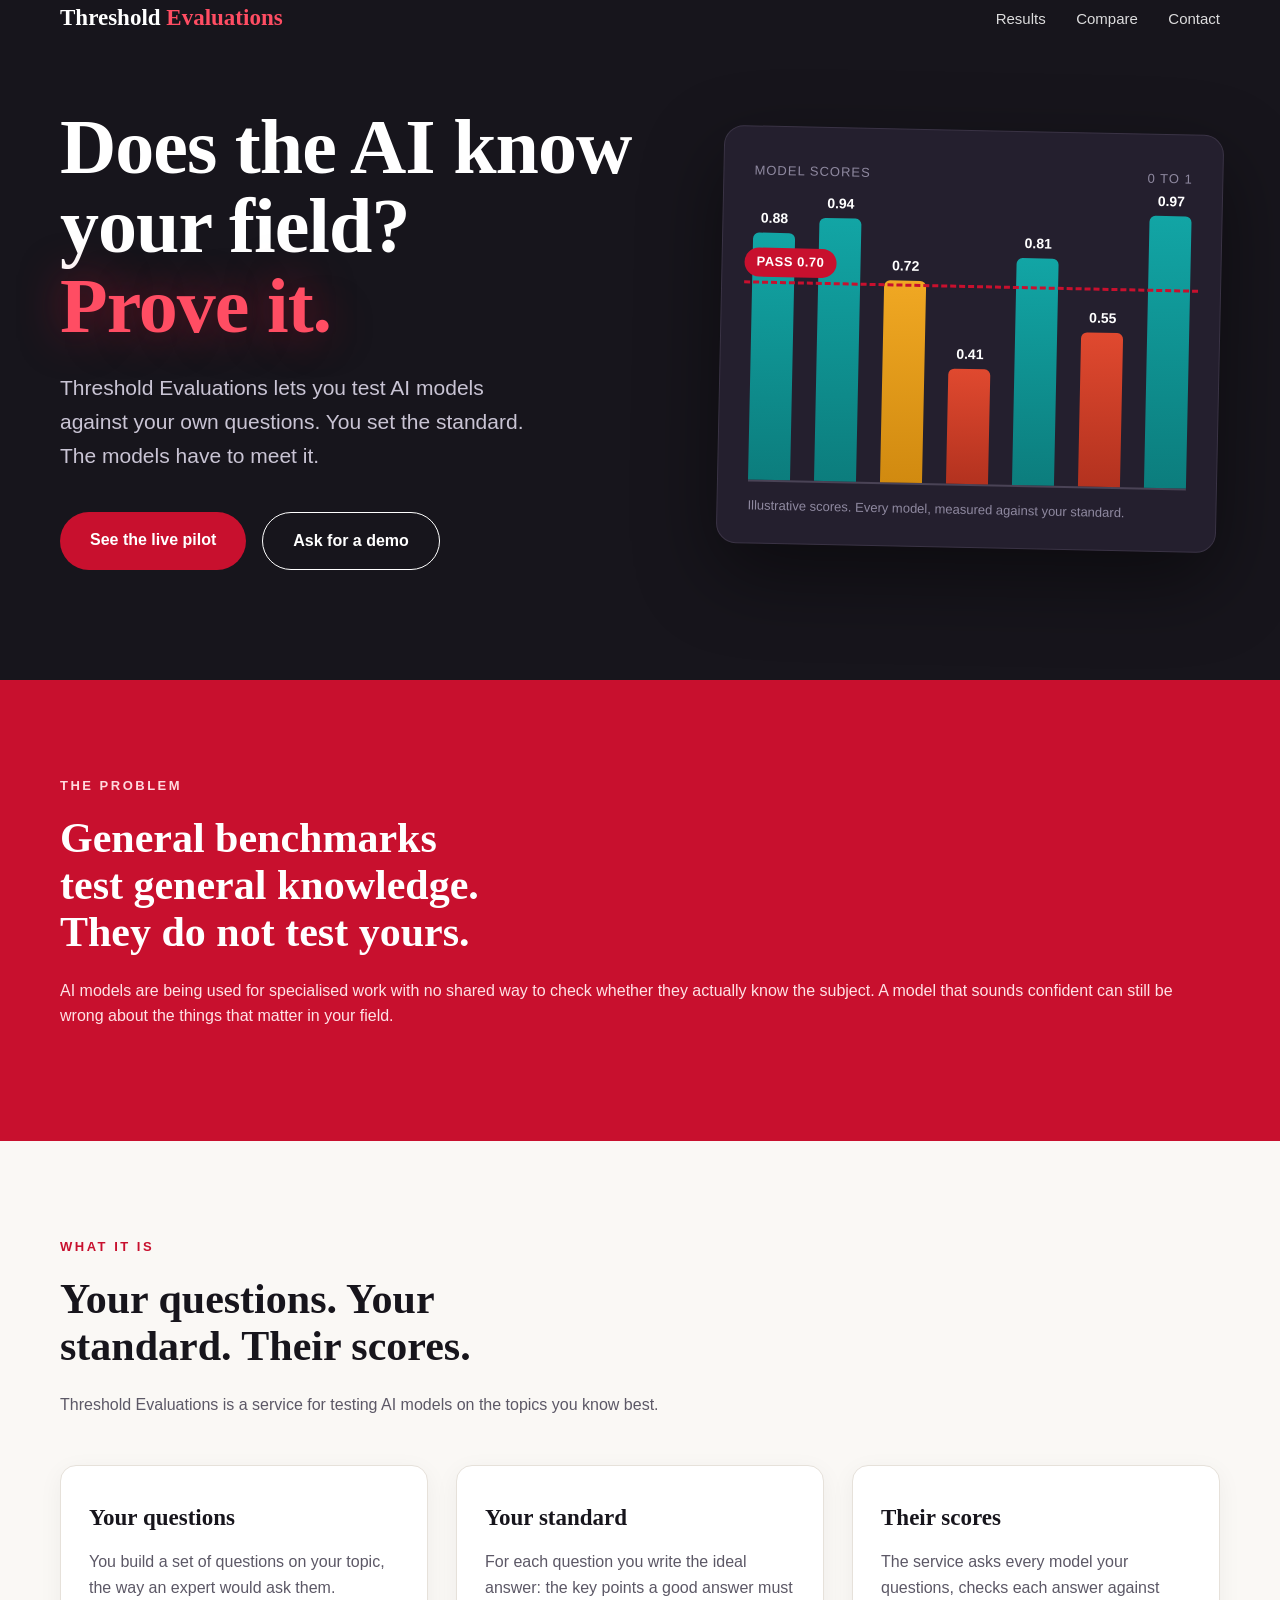
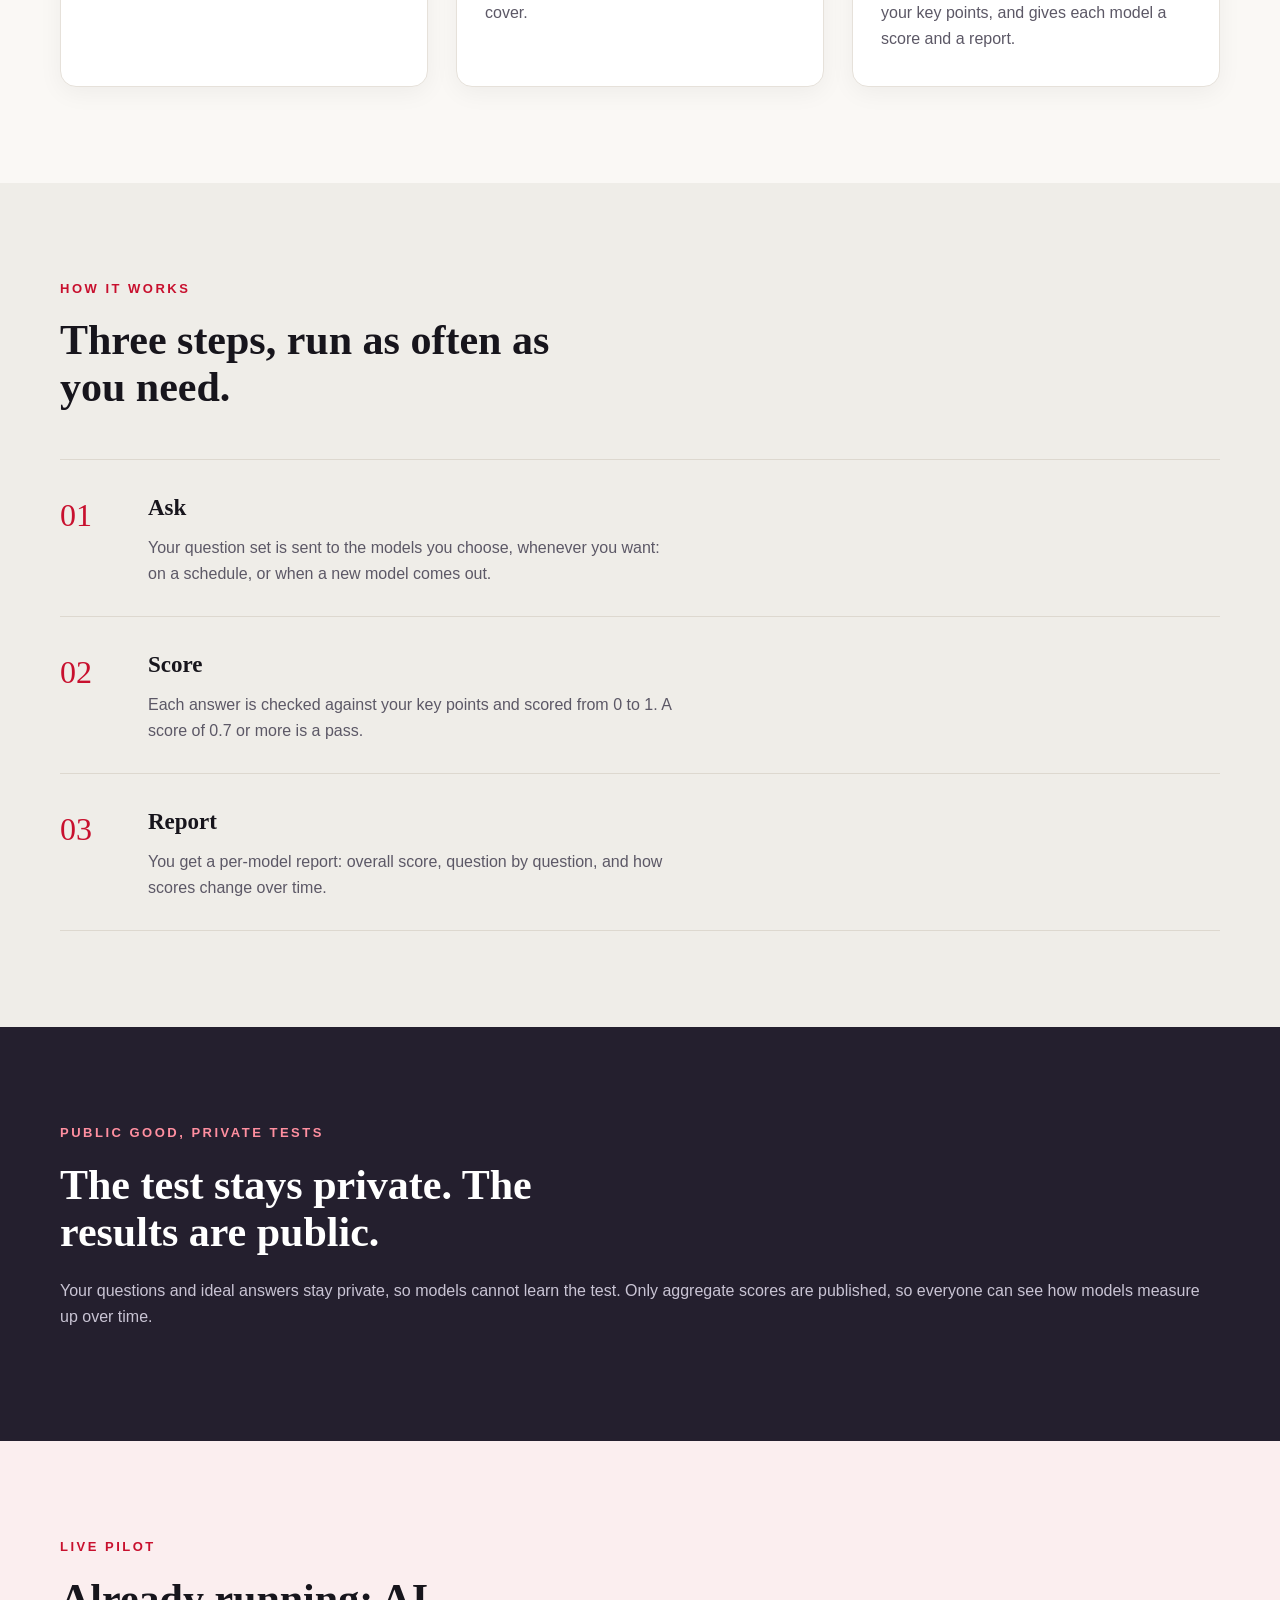
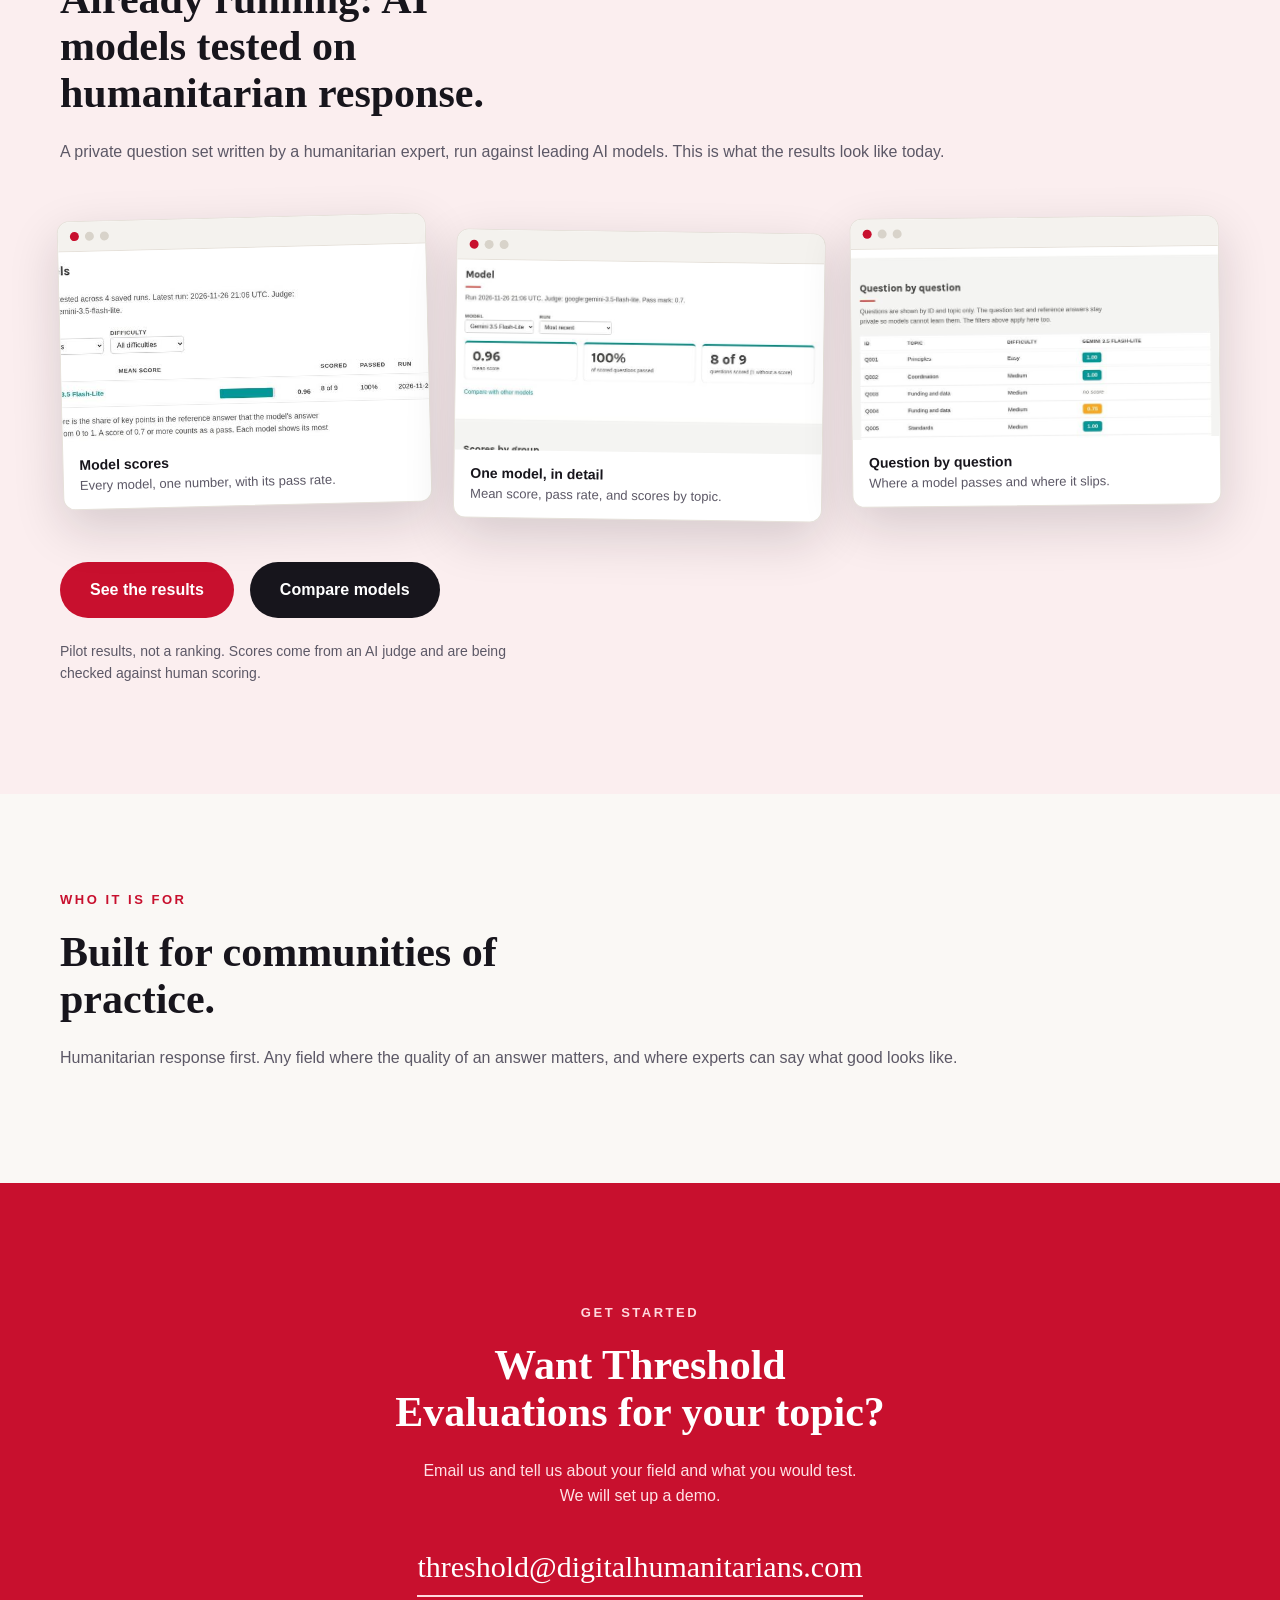
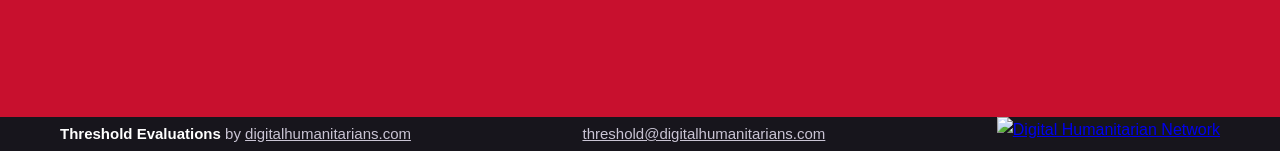
==== index.html @ 74feaeae "Update print statement from 'Hello' to 'Goodbye'" ====
<!DOCTYPE html>
<html lang="en">
<head>
<meta charset="UTF-8">
<meta name="viewport" content="width=device-width, initial-scale=1.0">
<title>Threshold Evaluations</title>
<meta name="description" content="Threshold Evaluations lets you test AI models against your own questions and ideal answers, and publishes the scores.">
<link rel="icon" href="https://brand.digitalhumanitarians.com/favicon.ico" sizes="any">
<link rel="stylesheet" href="shared.css">
<link rel="stylesheet" href="home.css">
</head>
<body class="home">

<div class="tbar">
  <div class="wrap tbar-in">
    <a class="tmark" href="index.html">Threshold <span>Evaluations</span></a>
    <nav class="tnav" aria-label="Site">
      <a href="results.html">Results</a>
      <a href="compare.html">Compare</a>
      <a href="mailto:threshold@digitalhumanitarians.com">Contact</a>
    </nav>
  </div>
</div>

<div class="hero">
  <div class="wrap">
    <div class="hero-grid">
      <div>
        <h1>Does the AI know your field? <em>Prove it.</em></h1>
        <p class="sub">Threshold Evaluations lets you test AI models against your own questions. You set the standard. The models have to meet it.</p>
        <div class="hbtns">
          <a class="hbtn primary" href="results.html">See the live pilot</a>
          <a class="hbtn ghost" href="mailto:threshold@digitalhumanitarians.com">Ask for a demo</a>
        </div>
      </div>
      <div class="chart" role="img" aria-label="Illustrative bar chart of model scores with a pass line at 0.7">
        <div class="cap"><span>Model scores</span><span>0 to 1</span></div>
        <div class="bars">
          <div class="thresh" style="bottom:70%"><span class="tag">PASS 0.70</span></div>
          <div class="hbar pass" style="height:88%"><span class="v">0.88</span></div>
          <div class="hbar pass" style="height:94%"><span class="v">0.94</span></div>
          <div class="hbar warn" style="height:72%"><span class="v">0.72</span></div>
          <div class="hbar fail" style="height:41%"><span class="v">0.41</span></div>
          <div class="hbar pass" style="height:81%"><span class="v">0.81</span></div>
          <div class="hbar fail" style="height:55%"><span class="v">0.55</span></div>
          <div class="hbar pass" style="height:97%"><span class="v">0.97</span></div>
        </div>
        <div class="foot">Illustrative scores. Every model, measured against your standard.</div>
      </div>
    </div>
  </div>
</div>

<section class="hsec problem">
  <div class="wrap">
    <div class="kicker">The problem</div>
    <h2>General benchmarks test general knowledge. They do not test yours.</h2>
    <p>AI models are being used for specialised work with no shared way to check whether they actually know the subject. A model that sounds confident can still be wrong about the things that matter in your field.</p>
  </div>
</section>

<section class="hsec whatis">
  <div class="wrap">
    <div class="kicker">What it is</div>
    <h2>Your questions. Your standard. Their scores.</h2>
    <p class="lead">Threshold Evaluations is a service for testing AI models on the topics you know best.</p>
    <div class="blocks">
      <div class="block">
        <h3>Your questions</h3>
        <p>You build a set of questions on your topic, the way an expert would ask them.</p>
      </div>
      <div class="block">
        <h3>Your standard</h3>
        <p>For each question you write the ideal answer: the key points a good answer must cover.</p>
      </div>
      <div class="block">
        <h3>Their scores</h3>
        <p>The service asks every model your questions, checks each answer against your key points, and gives each model a score and a report.</p>
      </div>
    </div>
  </div>
</section>

<section class="hsec how">
  <div class="wrap">
    <div class="kicker">How it works</div>
    <h2>Three steps, run as often as you need.</h2>
    <div class="steps">
      <div class="step">
        <div class="num">01</div>
        <div>
          <h3>Ask</h3>
          <p>Your question set is sent to the models you choose, whenever you want: on a schedule, or when a new model comes out.</p>
        </div>
      </div>
      <div class="step">
        <div class="num">02</div>
        <div>
          <h3>Score</h3>
          <p>Each answer is checked against your key points and scored from 0 to 1. A score of 0.7 or more is a pass.</p>
        </div>
      </div>
      <div class="step">
        <div class="num">03</div>
        <div>
          <h3>Report</h3>
          <p>You get a per-model report: overall score, question by question, and how scores change over time.</p>
        </div>
      </div>
    </div>
  </div>
</section>

<section class="hsec priv">
  <div class="wrap">
    <div class="kicker">Public good, private tests</div>
    <h2>The test stays private. The results are public.</h2>
    <p>Your questions and ideal answers stay private, so models cannot learn the test. Only aggregate scores are published, so everyone can see how models measure up over time.</p>
  </div>
</section>

<section class="hsec pilot">
  <div class="wrap">
    <div class="kicker">Live pilot</div>
    <h2>Already running: AI models tested on humanitarian response.</h2>
    <p>A private question set written by a humanitarian expert, run against leading AI models. This is what the results look like today.</p>
    <div class="collage">
      <div class="shot">
        <div class="chrome"><i></i><i></i><i></i></div>
        <img src="[data-uri]" alt="Model scores table from the live results page">
        <div class="lbl">Model scores<span>Every model, one number, with its pass rate.</span></div>
      </div>
      <div class="shot">
        <div class="chrome"><i></i><i></i><i></i></div>
        <img src="[data-uri]" alt="One model in detail from the live site">
        <div class="lbl">One model, in detail<span>Mean score, pass rate, and scores by topic.</span></div>
      </div>
      <div class="shot">
        <div class="chrome"><i></i><i></i><i></i></div>
        <img src="[data-uri]" alt="Question by question scores from the live results page">
        <div class="lbl">Question by question<span>Where a model passes and where it slips.</span></div>
      </div>
    </div>
    <div class="pilotcta">
      <a class="hbtn primary" href="results.html">See the results</a>
      <a class="hbtn dark" href="compare.html">Compare models</a>
    </div>
    <p class="pilotnote">Pilot results, not a ranking. Scores come from an AI judge and are being checked against human scoring.</p>
  </div>
</section>

<section class="hsec who">
  <div class="wrap">
    <div class="kicker">Who it is for</div>
    <h2>Built for communities of practice.</h2>
    <p>Humanitarian response first. Any field where the quality of an answer matters, and where experts can say what good looks like.</p>
  </div>
</section>

<section class="hsec final" id="contact">
  <div class="wrap">
    <div class="kicker">Get started</div>
    <h2>Want Threshold Evaluations for your topic?</h2>
    <p>Email us and tell us about your field and what you would test. We will set up a demo.</p>
    <a class="bigmail" href="mailto:threshold@digitalhumanitarians.com">threshold@digitalhumanitarians.com</a>
  </div>
</section>

<footer class="tfoot">
  <div class="wrap tfoot-in">
    <div class="tbyline"><strong>Threshold Evaluations</strong> by <a href="https://digitalhumanitarians.com/">digitalhumanitarians.com</a></div>
    <a class="tmail" href="mailto:threshold@digitalhumanitarians.com">threshold@digitalhumanitarians.com</a>
    <a href="https://digitalhumanitarians.com/" aria-label="Digital Humanitarian Network"><img class="tdhn" src="https://brand.digitalhumanitarians.com/DHN_LOGO_WHITE.png" alt="Digital Humanitarian Network"></a>
  </div>
</footer>

</body>
</html>
---- shared.css ----
/* Shared header and footer for Threshold Evaluations */
.tbar{background:#17151c;}
.tnav{background:none;}
.tbar-in{display:flex;justify-content:space-between;align-items:center;padding:22px 0;gap:16px;flex-wrap:wrap;}
.tmark{font-family:Georgia,"Times New Roman",serif;font-size:23px;font-weight:bold;color:#fff;text-decoration:none;}
.tmark span{color:#ff4d63;}
.tnav a{margin-left:26px;color:#fff;text-decoration:none;font-size:15px;opacity:.85;padding:0;font-weight:400;border-bottom:none;}
.tnav a:hover{background:none;text-decoration:none;}
.tnav a:hover{opacity:1;color:#ffd9de;}
.tfoot{background:#17151c;color:#c9c4d4;}
.tfoot-in{display:flex;justify-content:space-between;align-items:center;gap:20px;flex-wrap:wrap;padding:44px 0 52px;}
.tbyline{font-size:15px;}
.tbyline strong{color:#fff;}
.tbyline a{color:#c9c4d4;}
.tmail{color:#c9c4d4;font-size:15px;}
.tdhn{height:34px;display:block;}
@media (max-width:820px){
  .tmark{font-size:19px;}
  .tnav a{margin-left:14px;font-size:13px;}
}
---- home.css ----
/* Threshold Evaluations homepage */
:root{--ink:#17151c;--ink2:#241f2e;--paper:#faf8f5;--red:#c8102e;--redtint:#fbeeef;--text:#17151c;--muted:#5c5866;--line:#e6e1da;}
body{background:var(--paper);color:var(--text);font-family:-apple-system,"Helvetica Neue",Arial,sans-serif;line-height:1.6;margin:0;}
.home .wrap{max-width:1160px;margin:0 auto;padding:0 32px;}
.home .hero{background:var(--ink);color:#fff;padding:70px 0 110px;}
.hero-grid{display:grid;grid-template-columns:1.1fr .9fr;gap:48px;align-items:center;}
.home .hero h1{font-family:Georgia,"Times New Roman",serif;font-size:78px;line-height:1.02;font-weight:bold;letter-spacing:-1px;margin:0;}
.home .hero h1 em{font-style:normal;white-space:nowrap;color:#ff4d63;text-shadow:0 0 44px rgba(200,16,46,.55);}
.home .hero p.sub{margin-top:26px;font-size:21px;color:#c9c4d4;max-width:42ch;}
.hbtns{margin-top:40px;display:flex;gap:16px;flex-wrap:wrap;}
.hbtn{display:inline-block;padding:15px 30px;border-radius:999px;font-size:16px;text-decoration:none;font-weight:600;}
.hbtn.primary{background:var(--red);color:#fff;}
.hbtn.ghost{border:1.5px solid #fff;color:#fff;}
.hbtn.dark{background:var(--ink);color:#fff;}
.chart{background:var(--ink2);border:1px solid #3a3345;border-radius:20px;padding:34px 30px 26px;box-shadow:0 30px 80px rgba(0,0,0,.45);transform:rotate(1.2deg);}
.chart .cap{display:flex;justify-content:space-between;font-size:13px;color:#8f89a0;margin-bottom:18px;letter-spacing:1px;text-transform:uppercase;}
.bars{position:relative;height:280px;border-bottom:2px solid #4a4356;display:flex;align-items:flex-end;gap:5.5%;}
.hbar{flex:1;border-radius:6px 6px 0 0;position:relative;}
.hbar.pass{background:linear-gradient(180deg,#12a5a5,#0c7d7d);}
.hbar.fail{background:linear-gradient(180deg,#e0492f,#b3321f);}
.hbar.warn{background:linear-gradient(180deg,#f0a823,#d18a10);}
.hbar .v{position:absolute;top:-26px;left:50%;transform:translateX(-50%);font-size:14px;font-weight:700;color:#fff;}
.thresh{position:absolute;left:-8px;right:-8px;border-top:3px dashed var(--red);z-index:5;}
.thresh .tag{position:absolute;left:0;top:-36px;white-space:nowrap;background:var(--red);color:#fff;font-size:13px;font-weight:700;padding:4px 12px;border-radius:999px;letter-spacing:.5px;}
.chart .foot{margin-top:14px;font-size:13px;color:#8f89a0;}
.hsec{padding:96px 0;}
.kicker{font-size:13px;letter-spacing:2.5px;text-transform:uppercase;font-weight:700;margin-bottom:18px;color:var(--red);}
.home h2{font-family:Georgia,"Times New Roman",serif;font-size:42px;line-height:1.12;max-width:24ch;margin:0 0 22px;}
.hsec>p{font-size:18px;max-width:58ch;margin:0;}
.problem{background:var(--red);color:#fff;}
.problem .kicker{color:#ffd9de;}
.problem p{color:#ffe2e6;}
.problem h2{max-width:20ch;}
.whatis{background:var(--paper);}
.whatis p.lead{color:var(--muted);}
.blocks{display:grid;grid-template-columns:repeat(3,1fr);gap:28px;margin-top:48px;}
.block{background:#fff;border:1px solid var(--line);border-radius:16px;padding:34px 28px;box-shadow:0 6px 24px rgba(23,21,28,.05);}
.block h3{font-family:Georgia,serif;font-size:23px;margin:0 0 12px;}
.block p{font-size:16px;color:var(--muted);margin:0;}
.how{background:#efede8;}
.how .wrap>p{color:var(--muted);}
.steps{margin-top:48px;}
.step{display:flex;gap:28px;padding:30px 0;border-top:1px solid #ddd8cf;}
.step:last-child{border-bottom:1px solid #ddd8cf;}
.step .num{font-family:Georgia,serif;font-size:32px;color:var(--red);min-width:60px;}
.step h3{font-family:Georgia,serif;font-size:23px;margin:0 0 8px;}
.step p{font-size:16px;color:var(--muted);max-width:60ch;margin:0;}
.priv{background:var(--ink2);color:#fff;}
.priv .kicker{color:#ff8fa0;}
.priv p{color:#c9c4d4;}
.pilot{background:var(--redtint);}
.pilot .wrap>p{color:var(--muted);}
.collage{display:grid;grid-template-columns:repeat(3,1fr);gap:26px;margin:52px 0 10px;}
.shot{background:#fff;border-radius:12px;overflow:hidden;box-shadow:0 18px 50px rgba(23,21,28,.16);border:1px solid var(--line);}
.shot:nth-child(1){transform:rotate(-1.4deg);}
.shot:nth-child(2){transform:rotate(.8deg) translateY(14px);}
.shot:nth-child(3){transform:rotate(-.6deg);}
.shot .chrome{display:flex;gap:6px;padding:10px 12px;background:#f4f2ee;border-bottom:1px solid var(--line);}
.shot .chrome i{width:9px;height:9px;border-radius:50%;background:#d8d3ca;display:block;}
.shot .chrome i:first-child{background:var(--red);}
.shot img{display:block;width:100%;height:190px;object-fit:cover;object-position:top;}
.shot .lbl{padding:12px 16px;font-size:14px;font-weight:600;}
.shot .lbl span{display:block;font-weight:400;color:var(--muted);font-size:13px;}
.pilotcta{margin-top:56px;display:flex;gap:16px;flex-wrap:wrap;align-items:center;}
.pilotnote{margin-top:22px;font-size:14px;color:var(--muted);max-width:64ch;}
.who{background:var(--paper);}
.who p{color:var(--muted);}
.final{background:var(--red);color:#fff;text-align:center;padding:120px 0;}
.final .kicker{color:#ffd9de;}
.final h2{margin:0 auto 22px;}
.final p{color:#ffe2e6;margin:0 auto;max-width:50ch;}
.final .bigmail{display:inline-block;margin-top:34px;font-family:Georgia,serif;font-size:30px;color:#fff;text-decoration:none;border-bottom:2px solid #ffd9de;padding-bottom:4px;}
.final .bigmail:hover{color:#ffd9de;}
@media (max-width:820px){
  .hero-grid{grid-template-columns:1fr;}
  .home .hero h1{font-size:46px;}
  .home .hero{padding:50px 0 80px;}
  .home h2{font-size:31px;}
  .blocks{grid-template-columns:1fr;}
  .collage{grid-template-columns:1fr;}
  .shot:nth-child(n){transform:none;}
  .shot img{height:170px;}
  .hsec{padding:72px 0;}
  .final .bigmail{font-size:21px;}
}
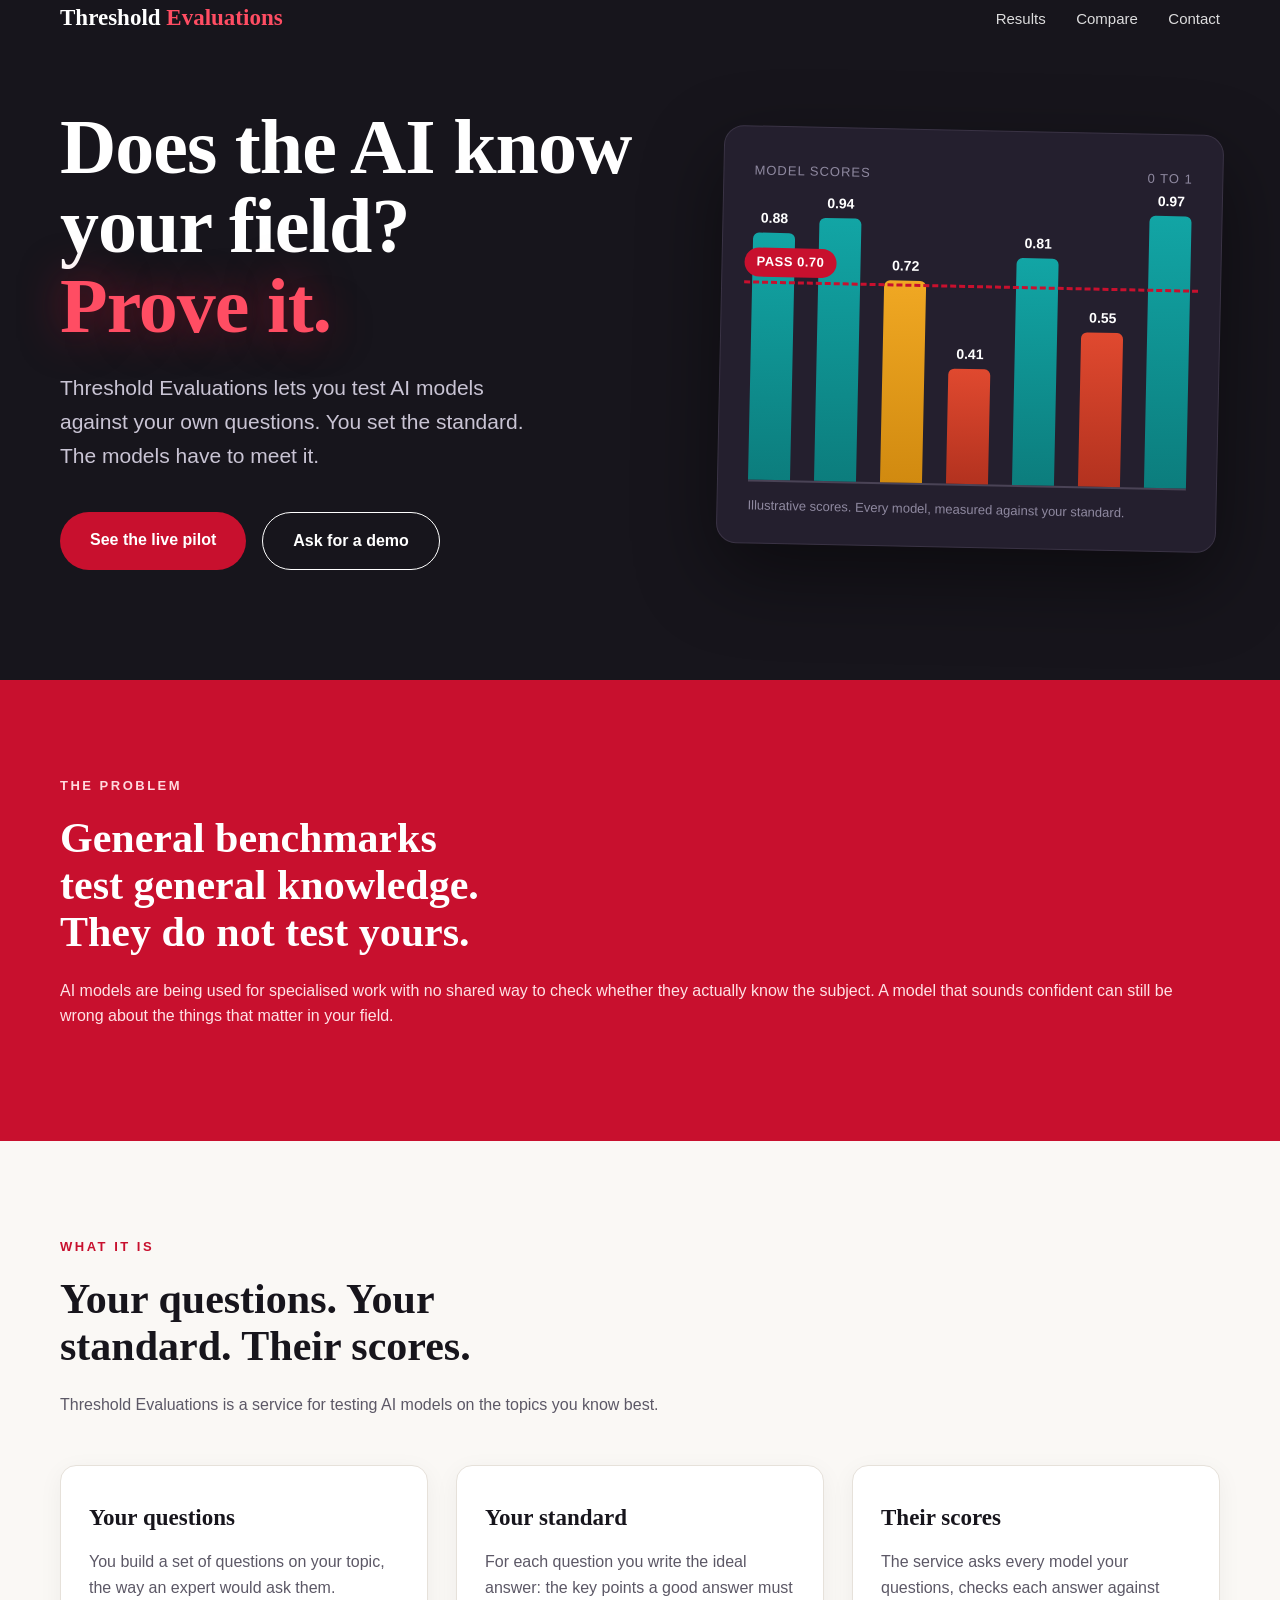
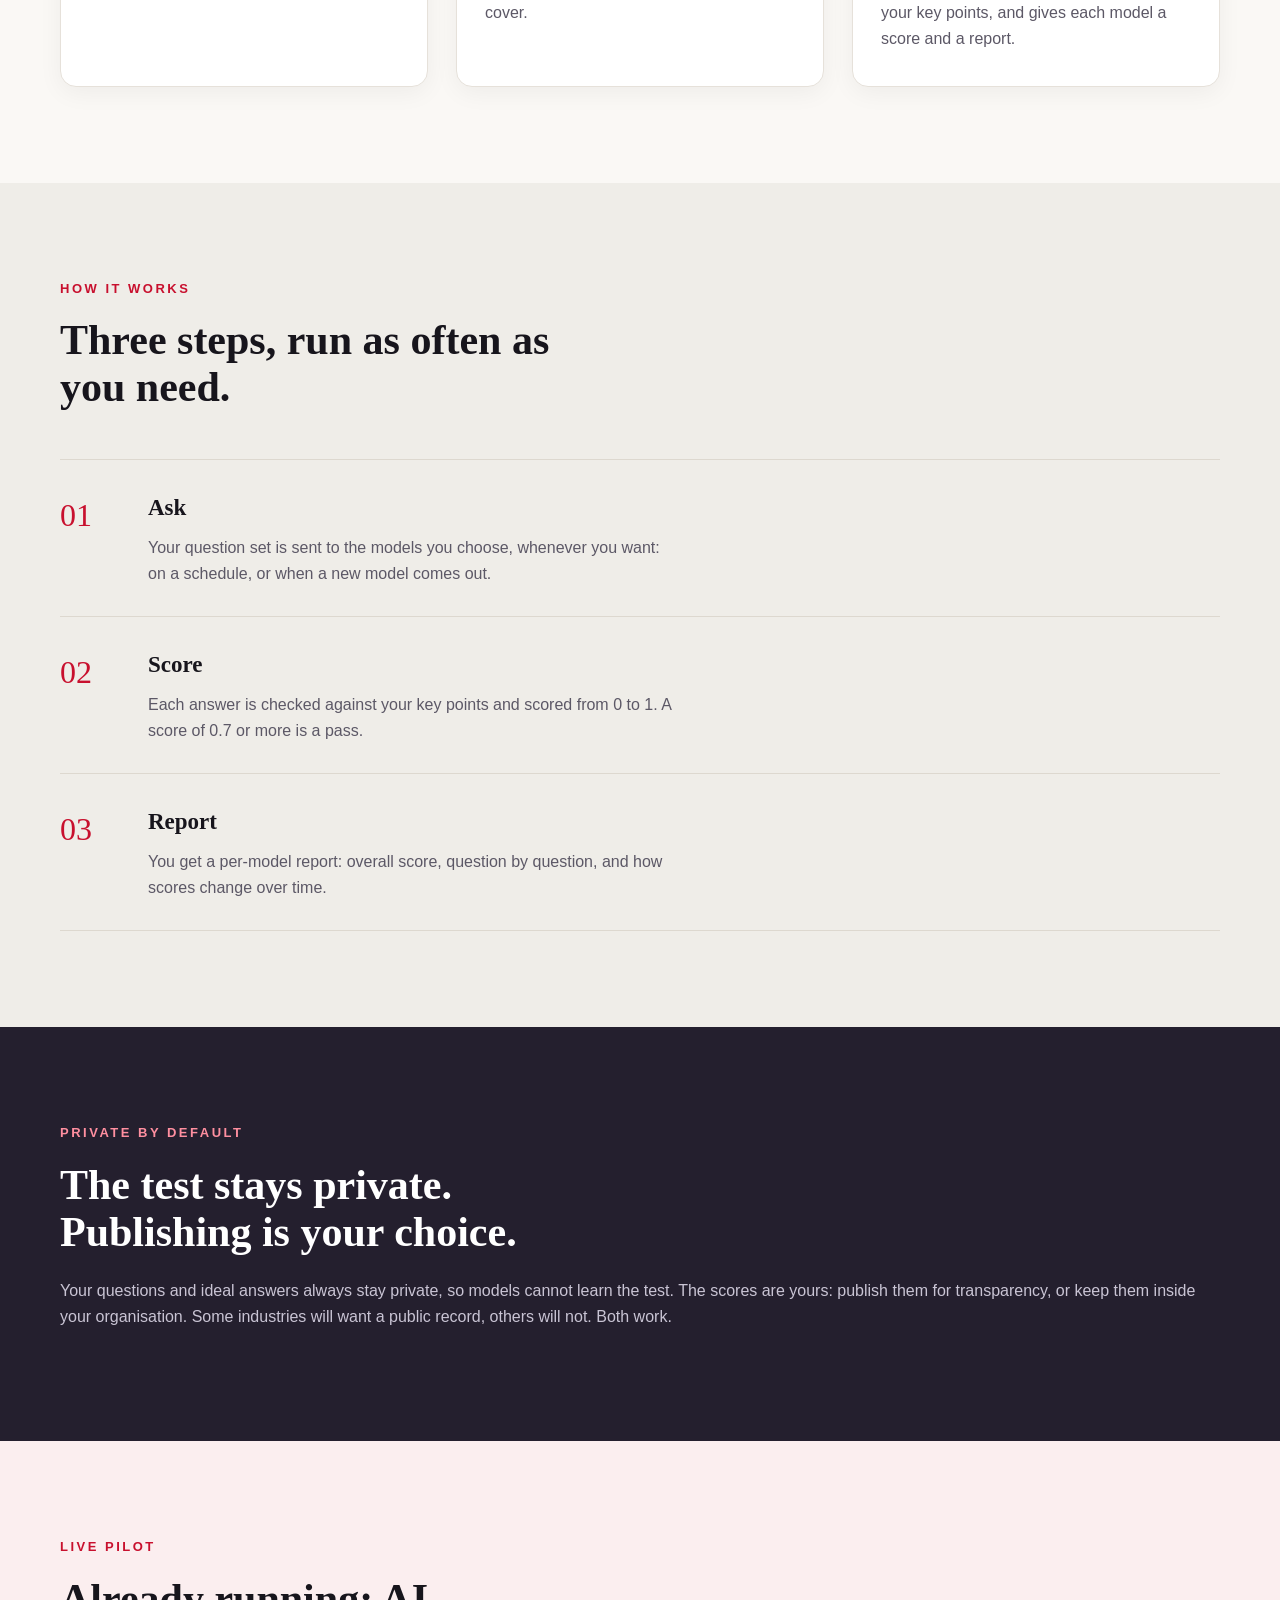
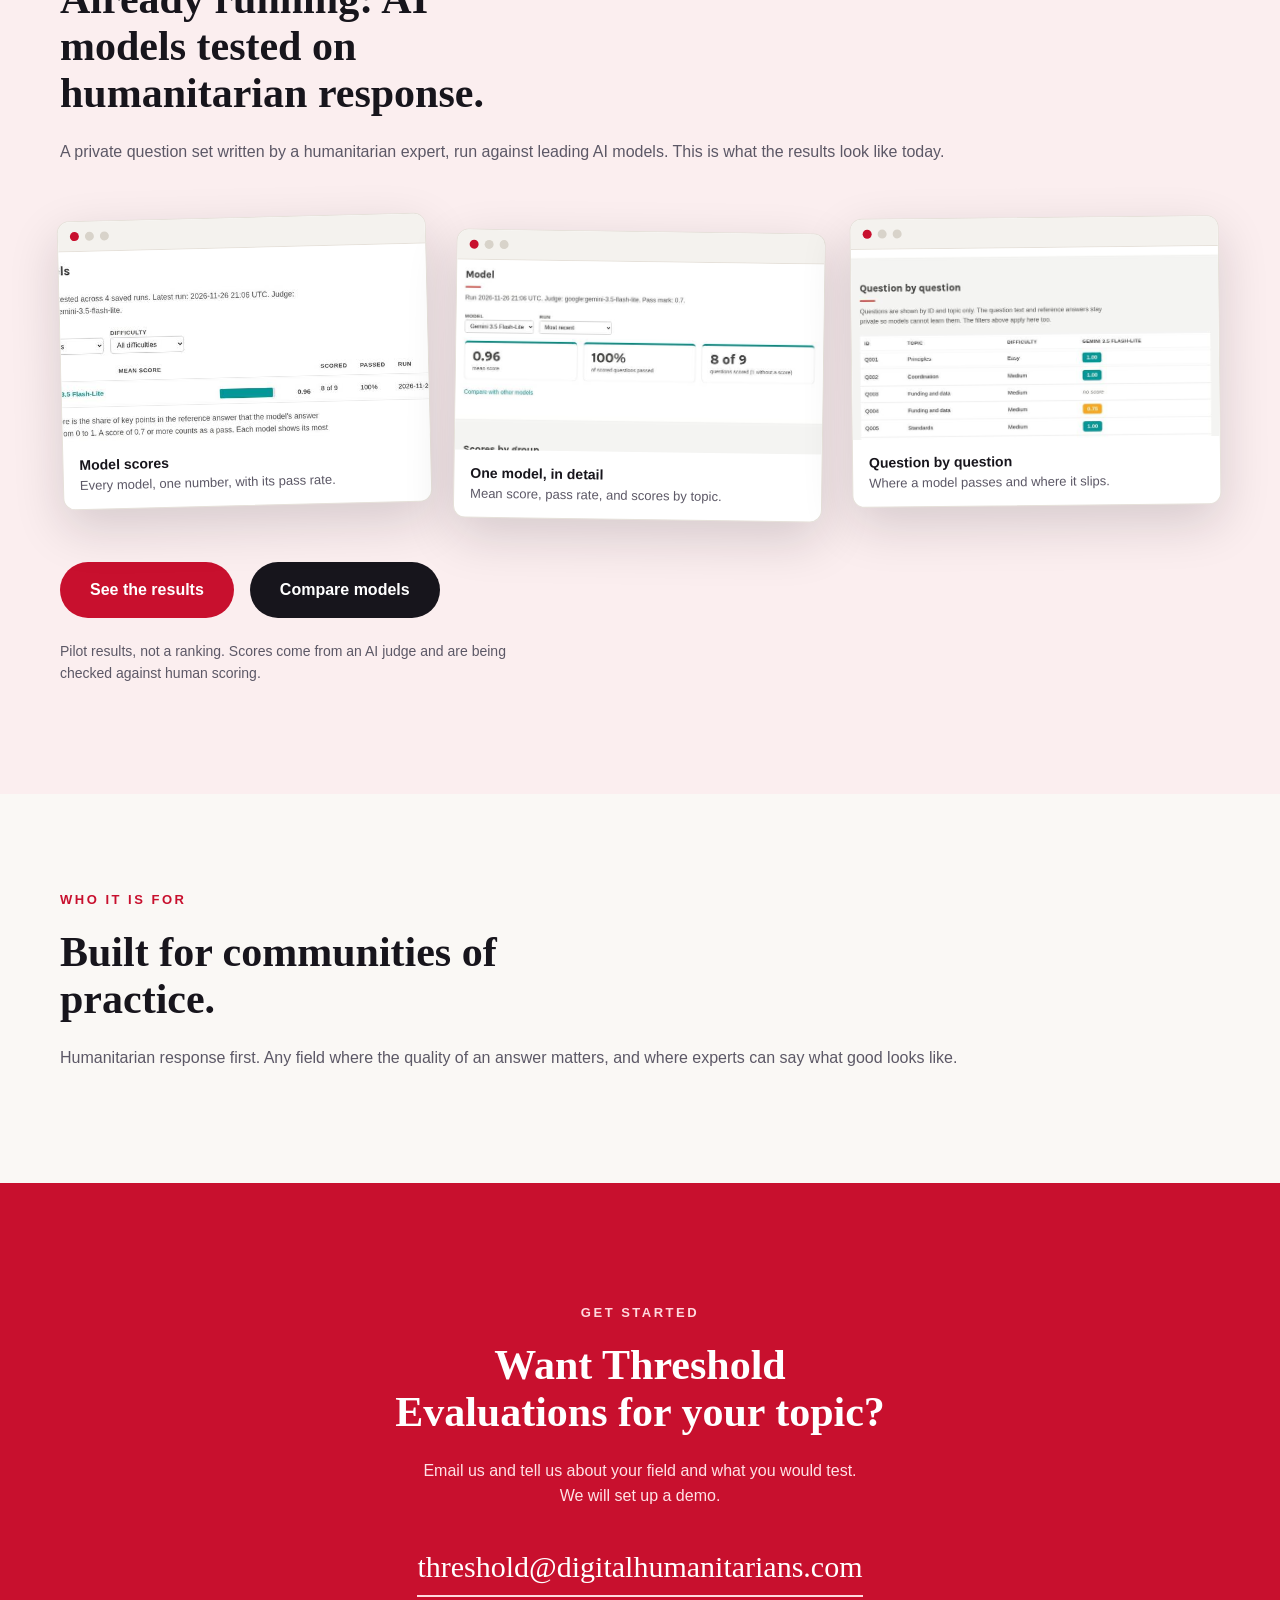
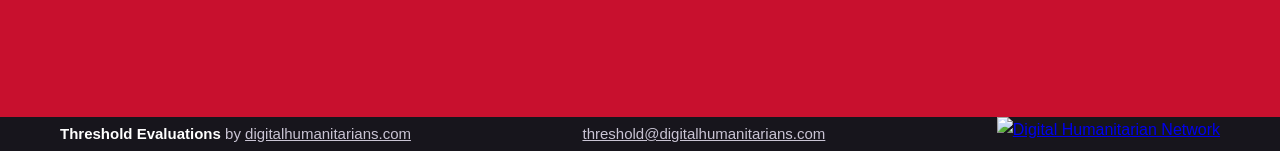
==== commit bb9f9e49: "Revise privacy messaging in index.html Updated text to clarify privacy options for test results." ====
--- a/index.html
+++ b/index.html
@@ -113,9 +113,9 @@
 
 <section class="hsec priv">
   <div class="wrap">
-    <div class="kicker">Public good, private tests</div>
-    <h2>The test stays private. The results are public.</h2>
-    <p>Your questions and ideal answers stay private, so models cannot learn the test. Only aggregate scores are published, so everyone can see how models measure up over time.</p>
+    <div class="kicker">Private by default</div>
+    <h2>The test stays private. Publishing is your choice.</h2>
+    <p>Your questions and ideal answers always stay private, so models cannot learn the test. The scores are yours: publish them for transparency, or keep them inside your organisation. Some industries will want a public record, others will not. Both work.</p>
   </div>
 </section>
 
@@ -175,4 +175,4 @@
 </footer>
 
 </body>
-</html>
+  </html>
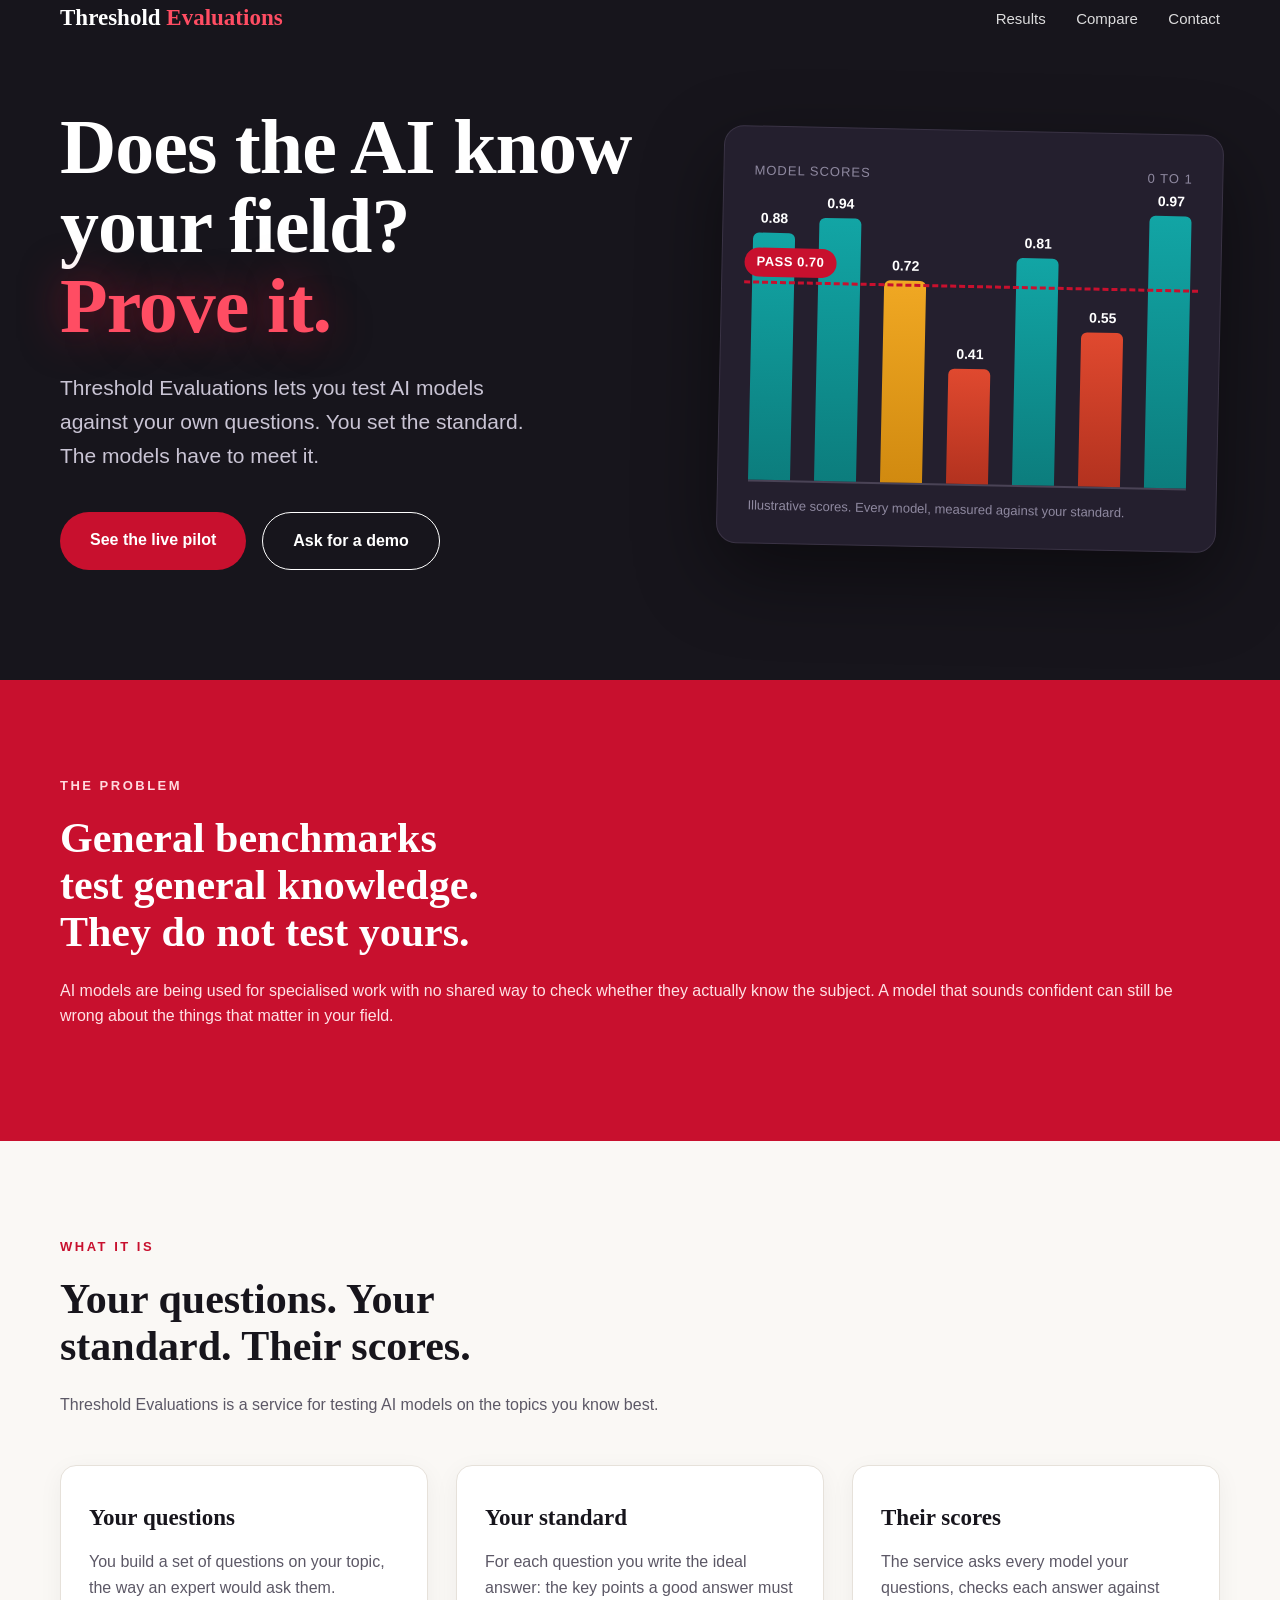
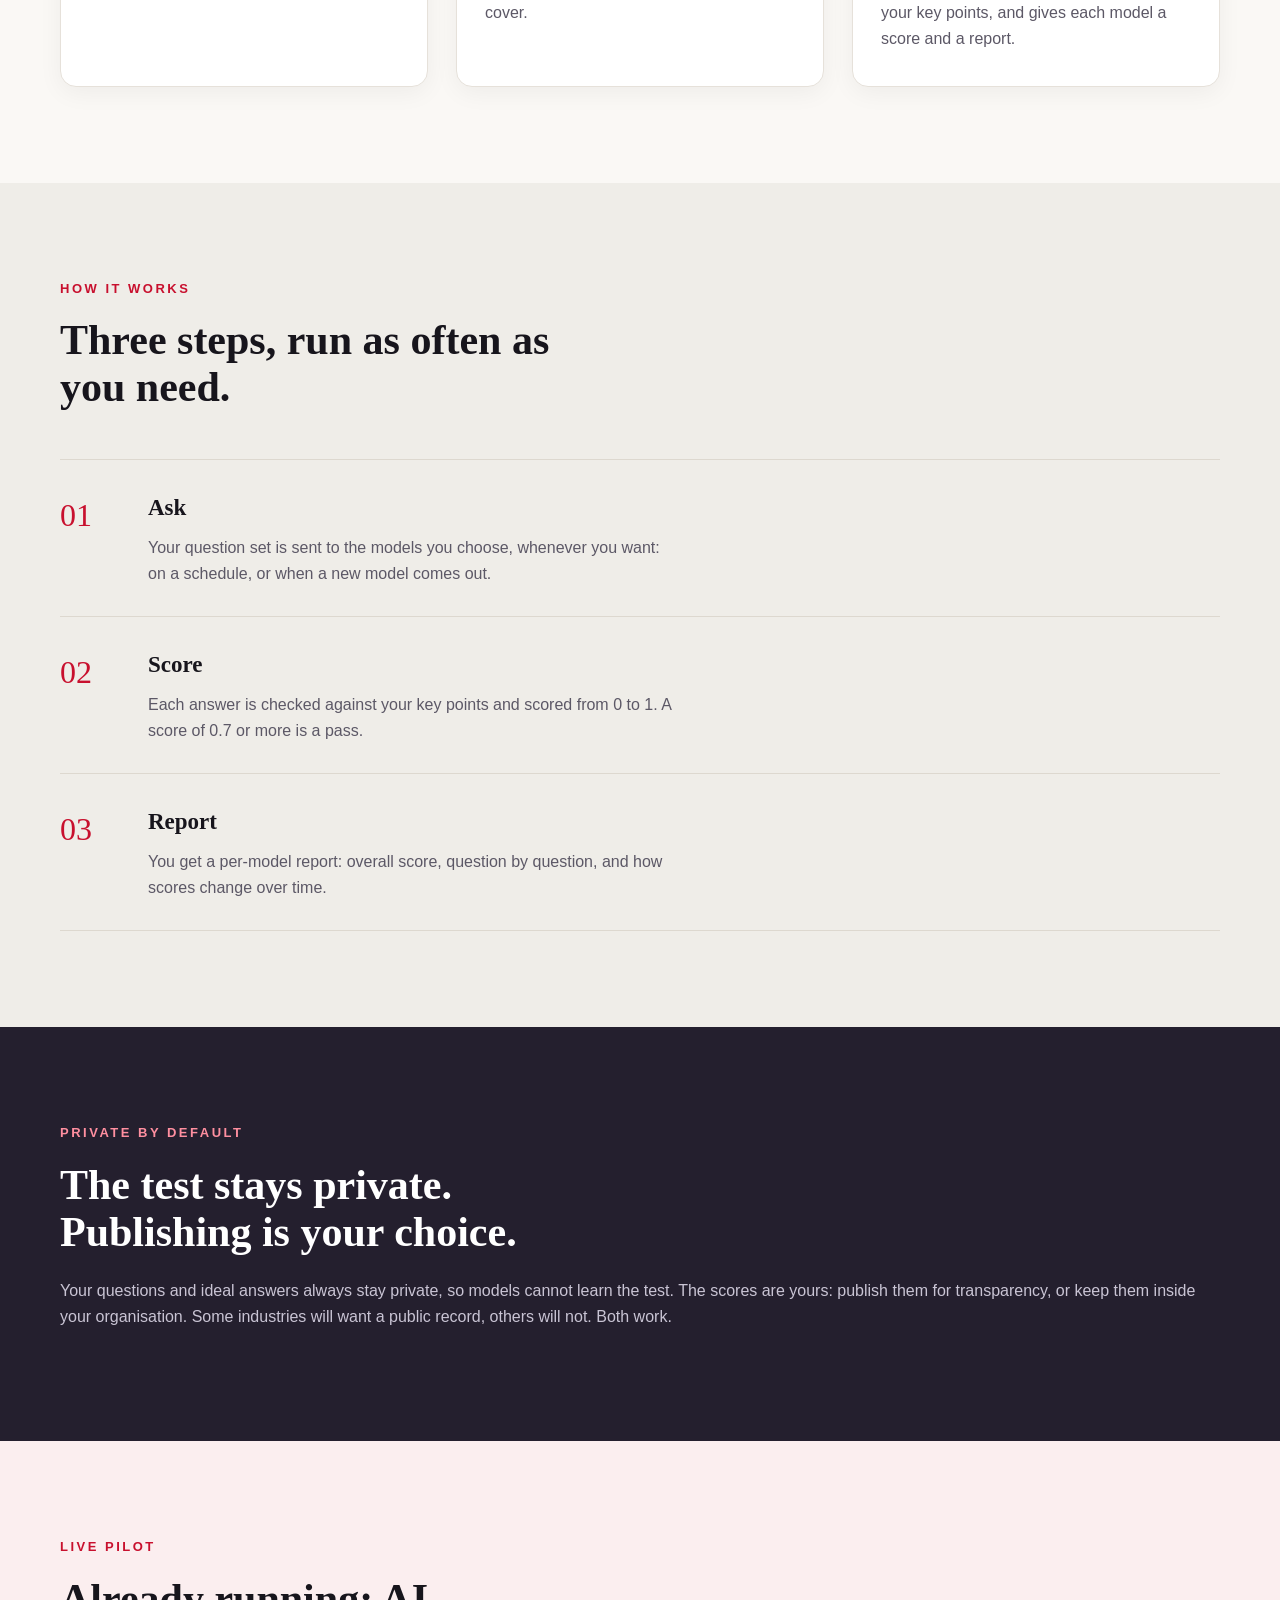
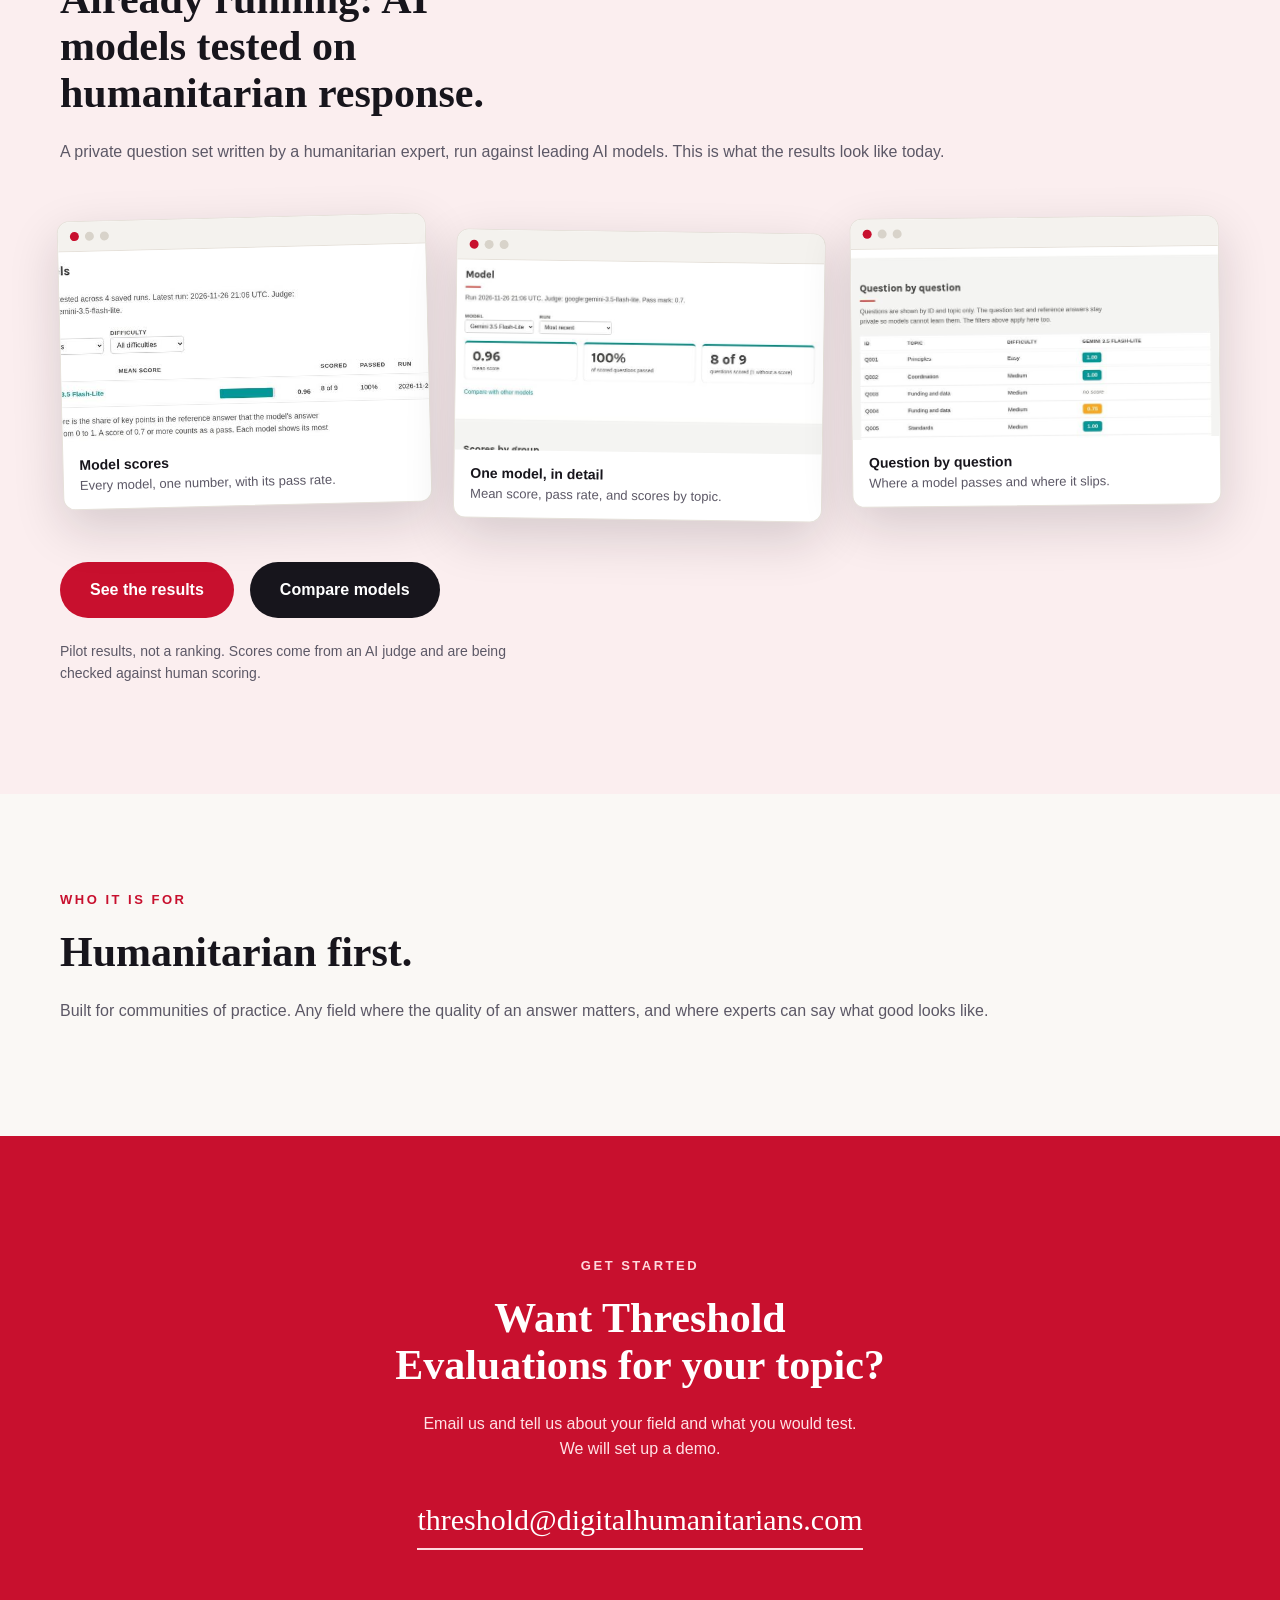
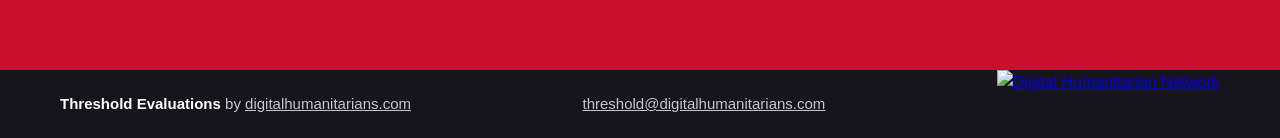
==== commit 825d3bdd: "Reorder content in the 'Who it is for' section" ====
--- a/index.html
+++ b/index.html
@@ -152,8 +152,8 @@
 <section class="hsec who">
   <div class="wrap">
     <div class="kicker">Who it is for</div>
-    <h2>Built for communities of practice.</h2>
-    <p>Humanitarian response first. Any field where the quality of an answer matters, and where experts can say what good looks like.</p>
+    <h2>Humanitarian first.</h2>
+    <p>Built for communities of practice. Any field where the quality of an answer matters, and where experts can say what good looks like.</p>
   </div>
 </section>
 
--- a/shared.css
+++ b/shared.css
@@ -13,8 +13,9 @@
 .tbyline strong{color:#fff;}
 .tbyline a{color:#c9c4d4;}
 .tmail{color:#c9c4d4;font-size:15px;}
-.tdhn{height:34px;display:block;}
+.tdhn{height:68px;width:auto;max-width:100%;display:block;}
 @media (max-width:820px){
   .tmark{font-size:19px;}
   .tnav a{margin-left:14px;font-size:13px;}
+  .tdhn{height:56px;}
 }
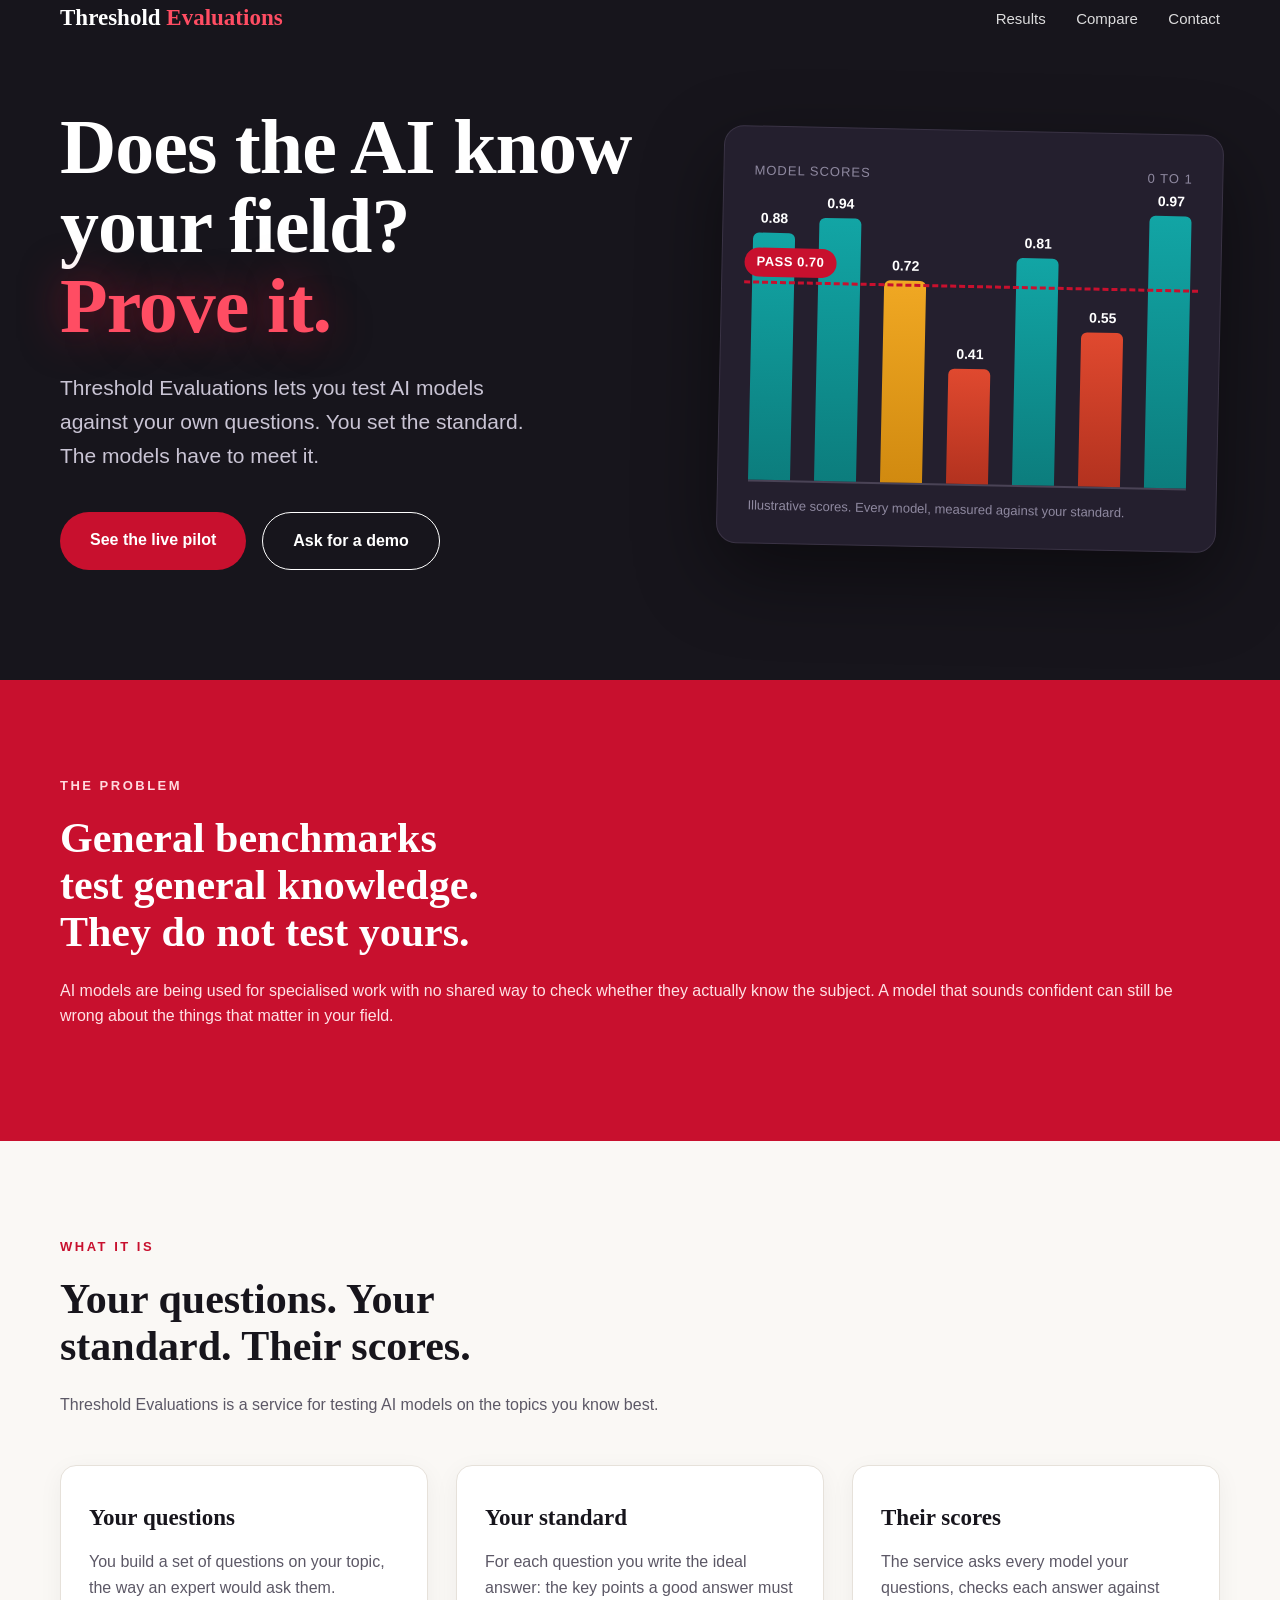
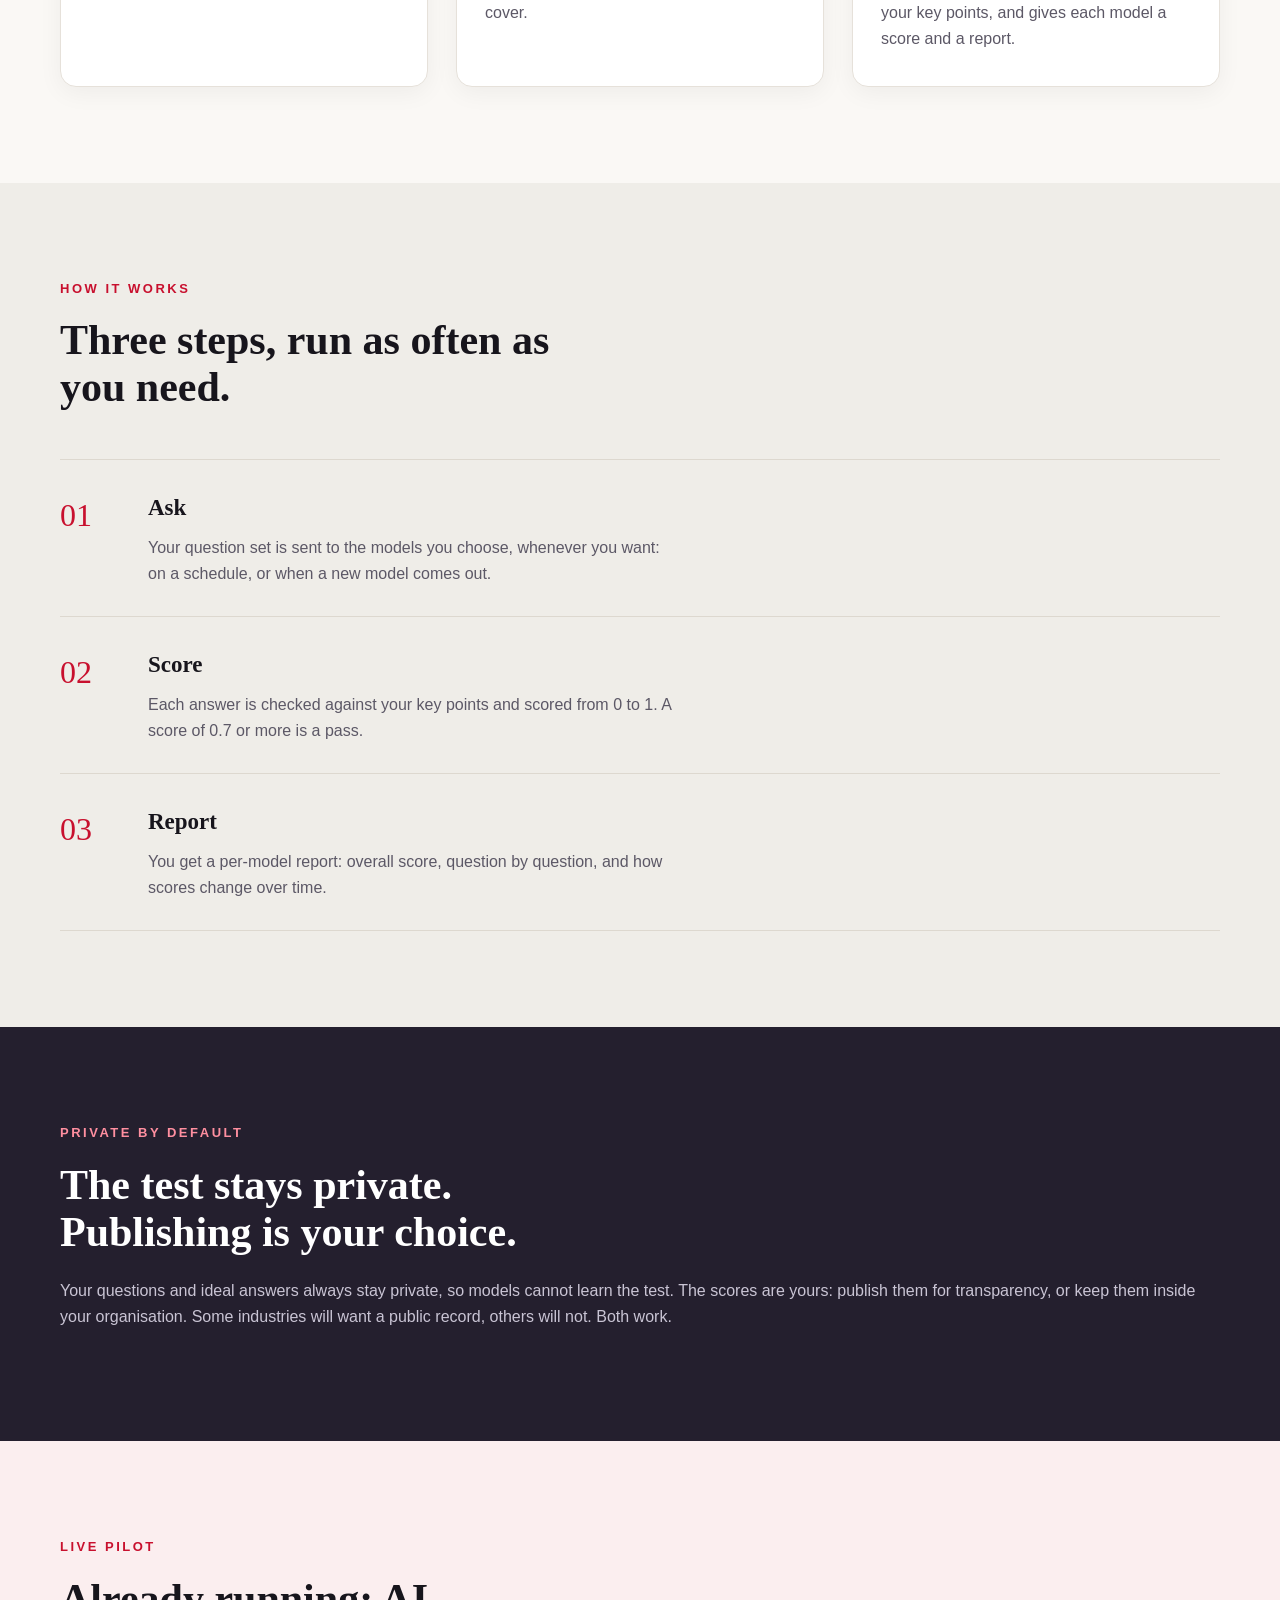
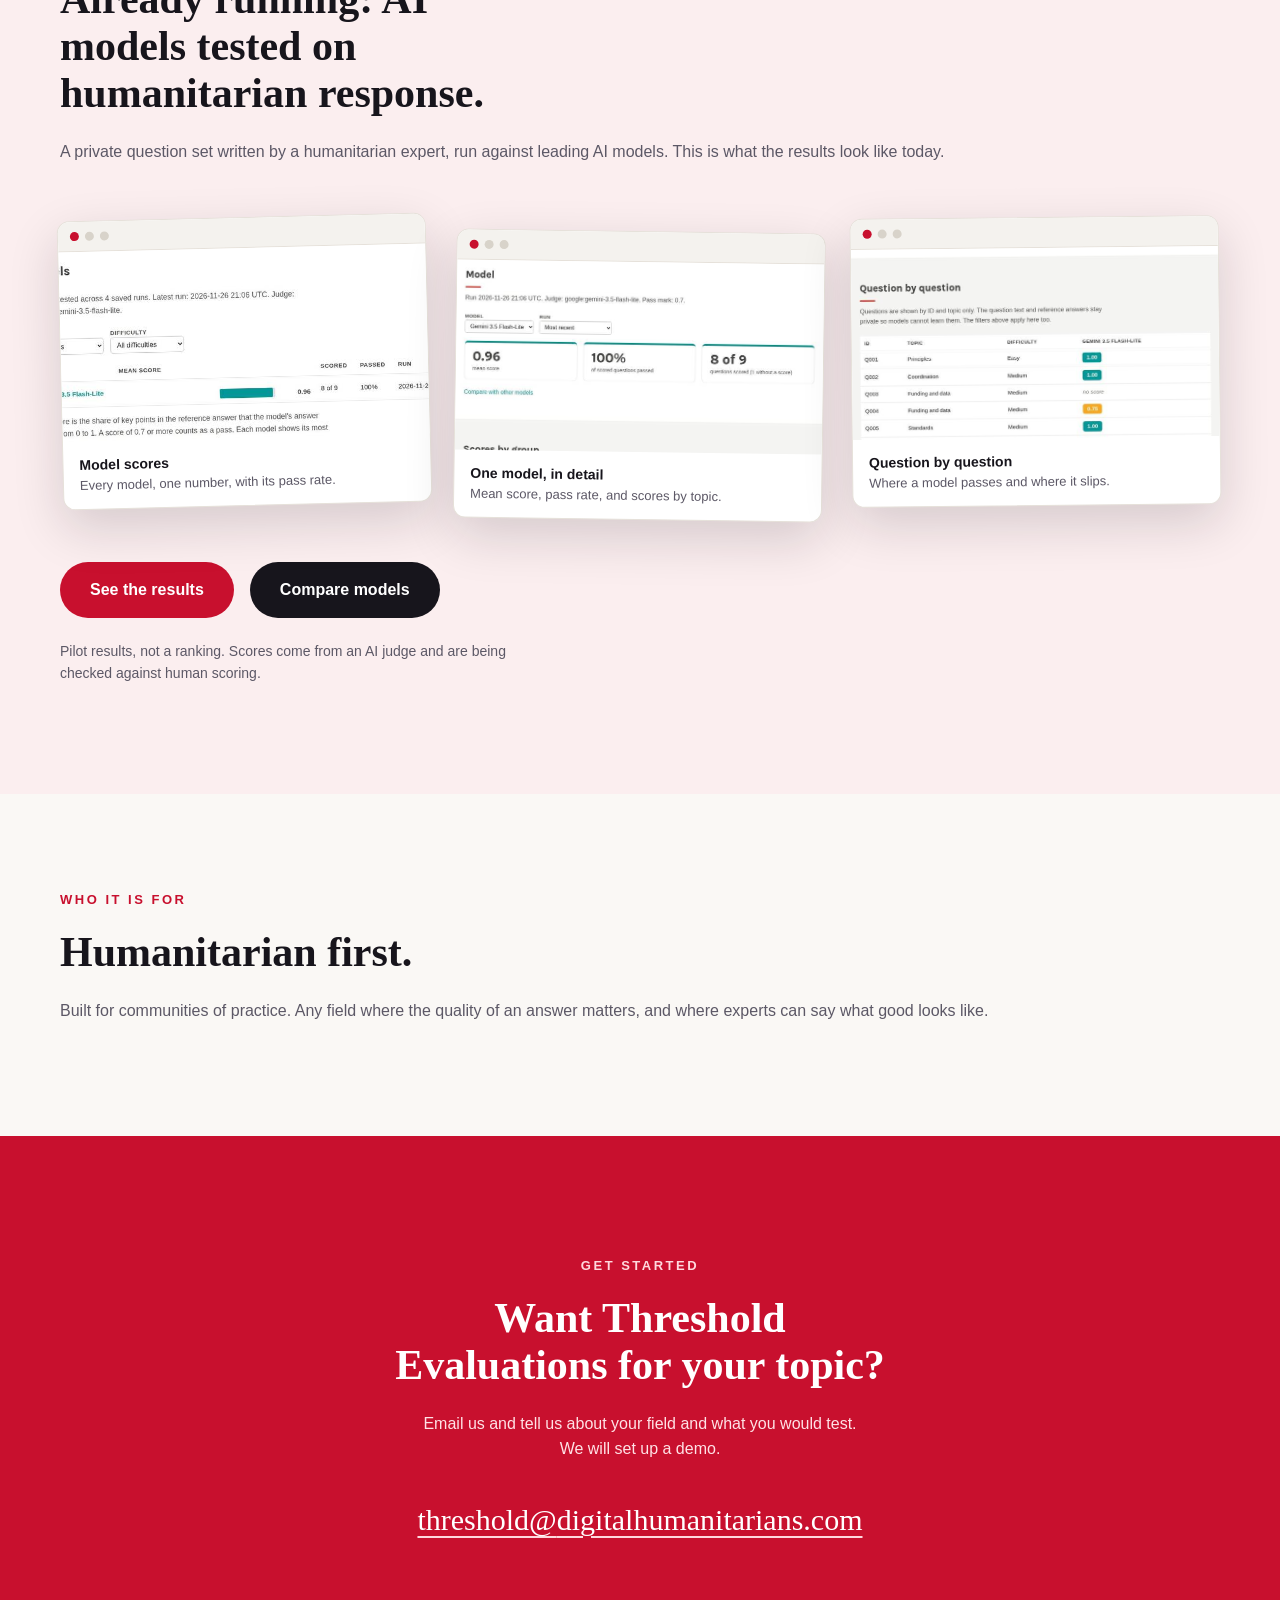
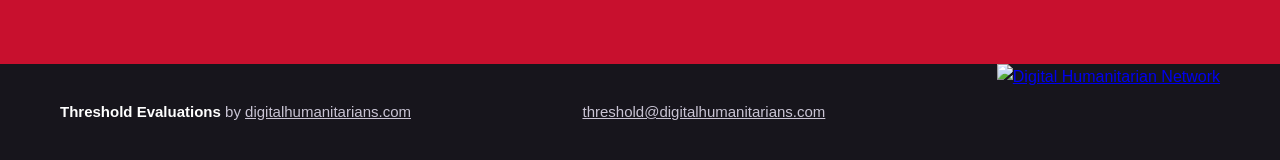
==== commit c972f9ff: "Contact band: allow email address to wrap after @ on narrow screens" ====
--- a/index.html
+++ b/index.html
@@ -162,7 +162,7 @@
     <div class="kicker">Get started</div>
     <h2>Want Threshold Evaluations for your topic?</h2>
     <p>Email us and tell us about your field and what you would test. We will set up a demo.</p>
-    <a class="bigmail" href="mailto:threshold@digitalhumanitarians.com">threshold@digitalhumanitarians.com</a>
+    <a class="bigmail" href="mailto:threshold@digitalhumanitarians.com">threshold@<wbr>digitalhumanitarians.com</a>
   </div>
 </section>
 
--- a/shared.css
+++ b/shared.css
@@ -8,14 +8,14 @@
 .tnav a:hover{background:none;text-decoration:none;}
 .tnav a:hover{opacity:1;color:#ffd9de;}
 .tfoot{background:#17151c;color:#c9c4d4;}
-.tfoot-in{display:flex;justify-content:space-between;align-items:center;gap:20px;flex-wrap:wrap;padding:44px 0 52px;}
+.tfoot-in{display:flex;justify-content:space-between;align-items:center;gap:28px 40px;flex-wrap:wrap;padding:44px 0 52px;}
 .tbyline{font-size:15px;}
 .tbyline strong{color:#fff;}
 .tbyline a{color:#c9c4d4;}
 .tmail{color:#c9c4d4;font-size:15px;}
-.tdhn{height:68px;width:auto;max-width:100%;display:block;}
+.tdhn{height:96px;width:auto;max-width:100%;display:block;}
 @media (max-width:820px){
   .tmark{font-size:19px;}
   .tnav a{margin-left:14px;font-size:13px;}
-  .tdhn{height:56px;}
+  .tdhn{height:84px;}
 }
--- a/home.css
+++ b/home.css
@@ -69,7 +69,7 @@
 .final .kicker{color:#ffd9de;}
 .final h2{margin:0 auto 22px;}
 .final p{color:#ffe2e6;margin:0 auto;max-width:50ch;}
-.final .bigmail{display:inline-block;margin-top:34px;font-family:Georgia,serif;font-size:30px;color:#fff;text-decoration:none;border-bottom:2px solid #ffd9de;padding-bottom:4px;}
+.final .bigmail{display:block;margin-top:34px;font-family:Georgia,serif;font-size:30px;color:#fff;text-decoration:underline solid #ffd9de 2px;text-underline-offset:6px;overflow-wrap:break-word;}
 .final .bigmail:hover{color:#ffd9de;}
 @media (max-width:820px){
   .hero-grid{grid-template-columns:1fr;}
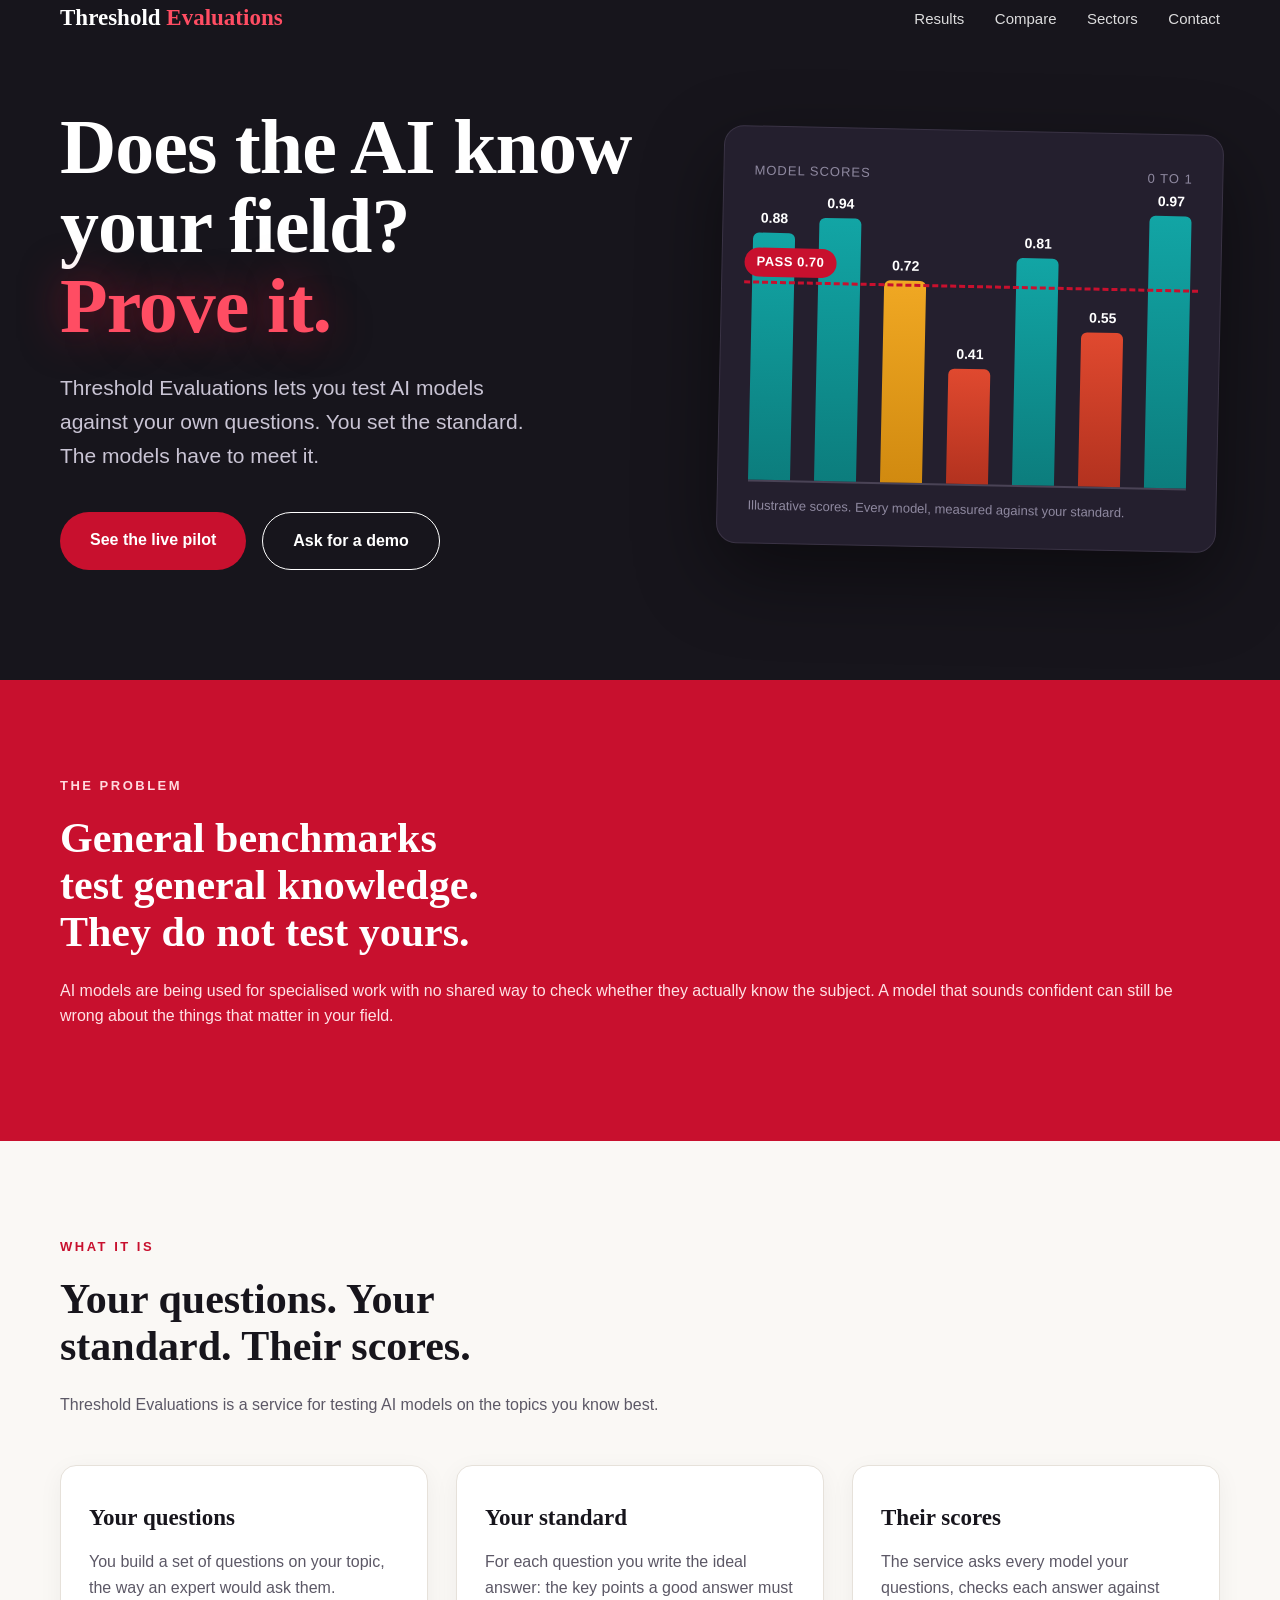
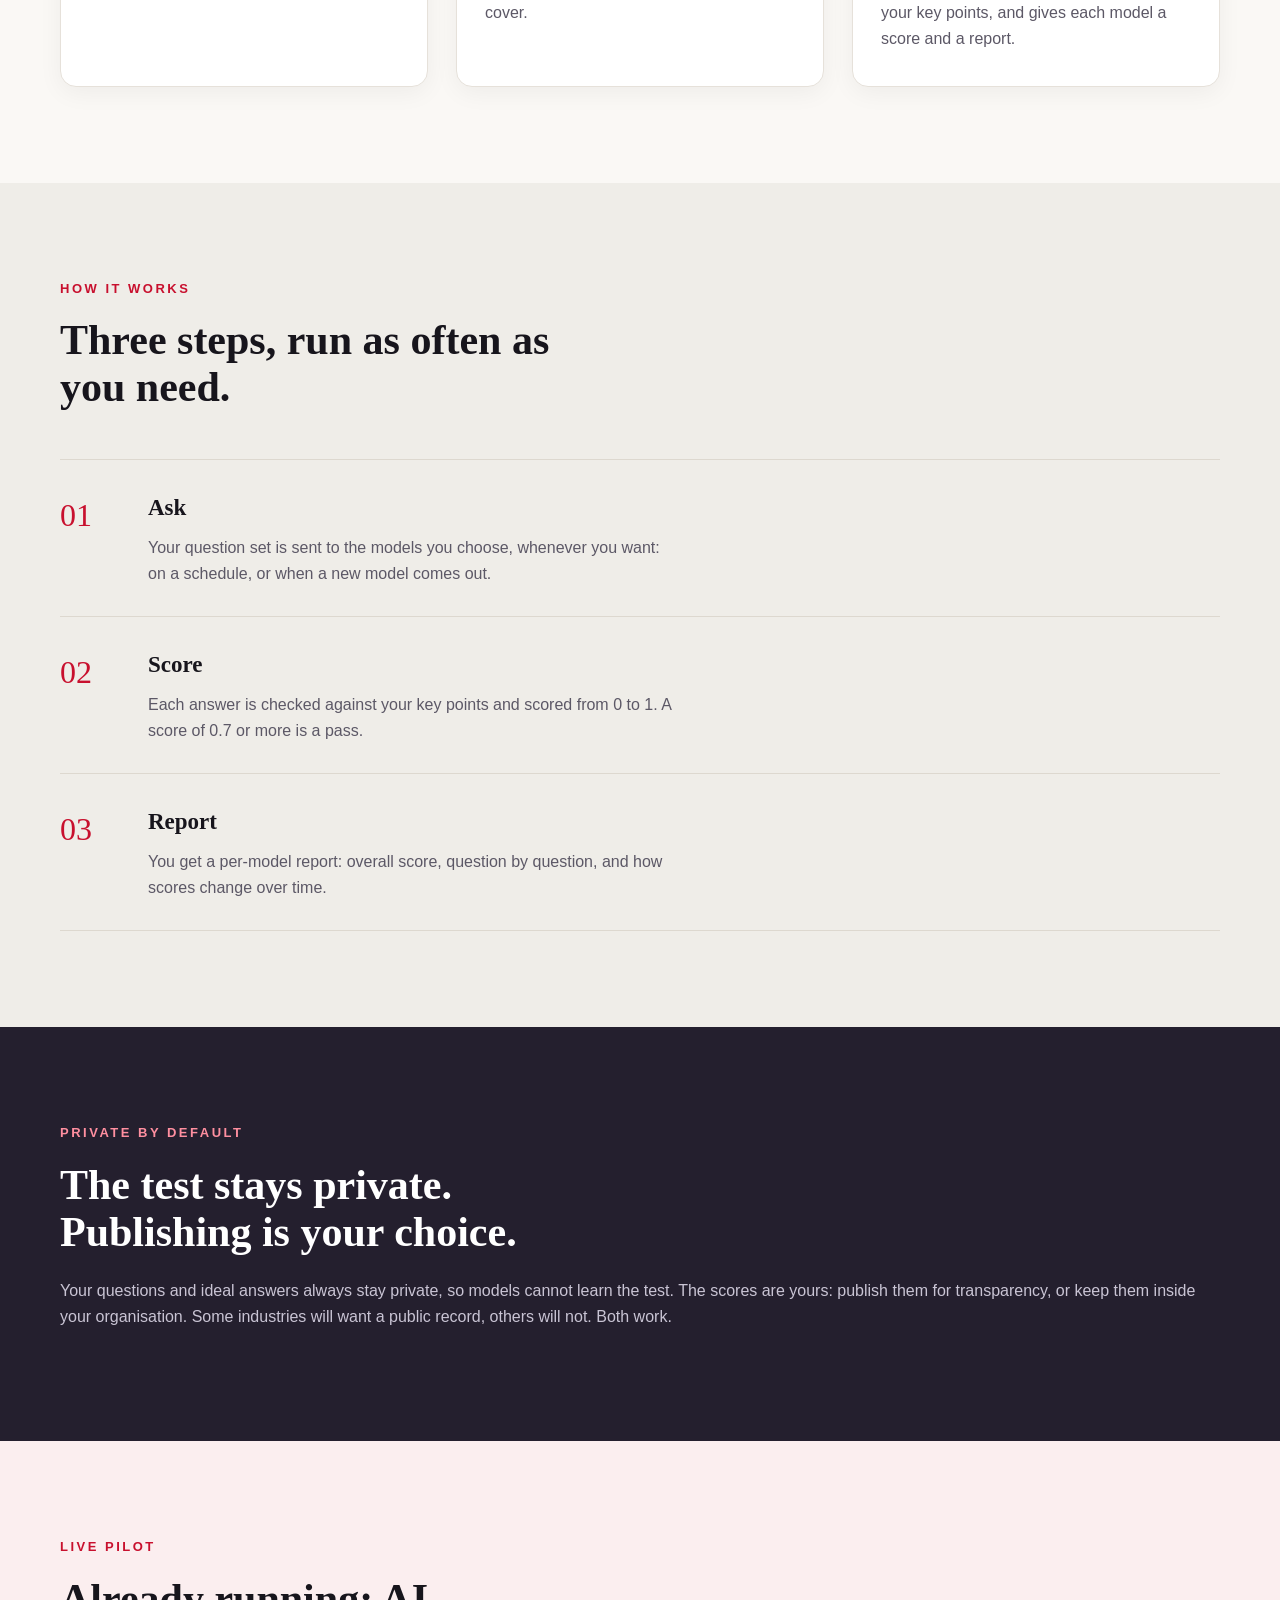
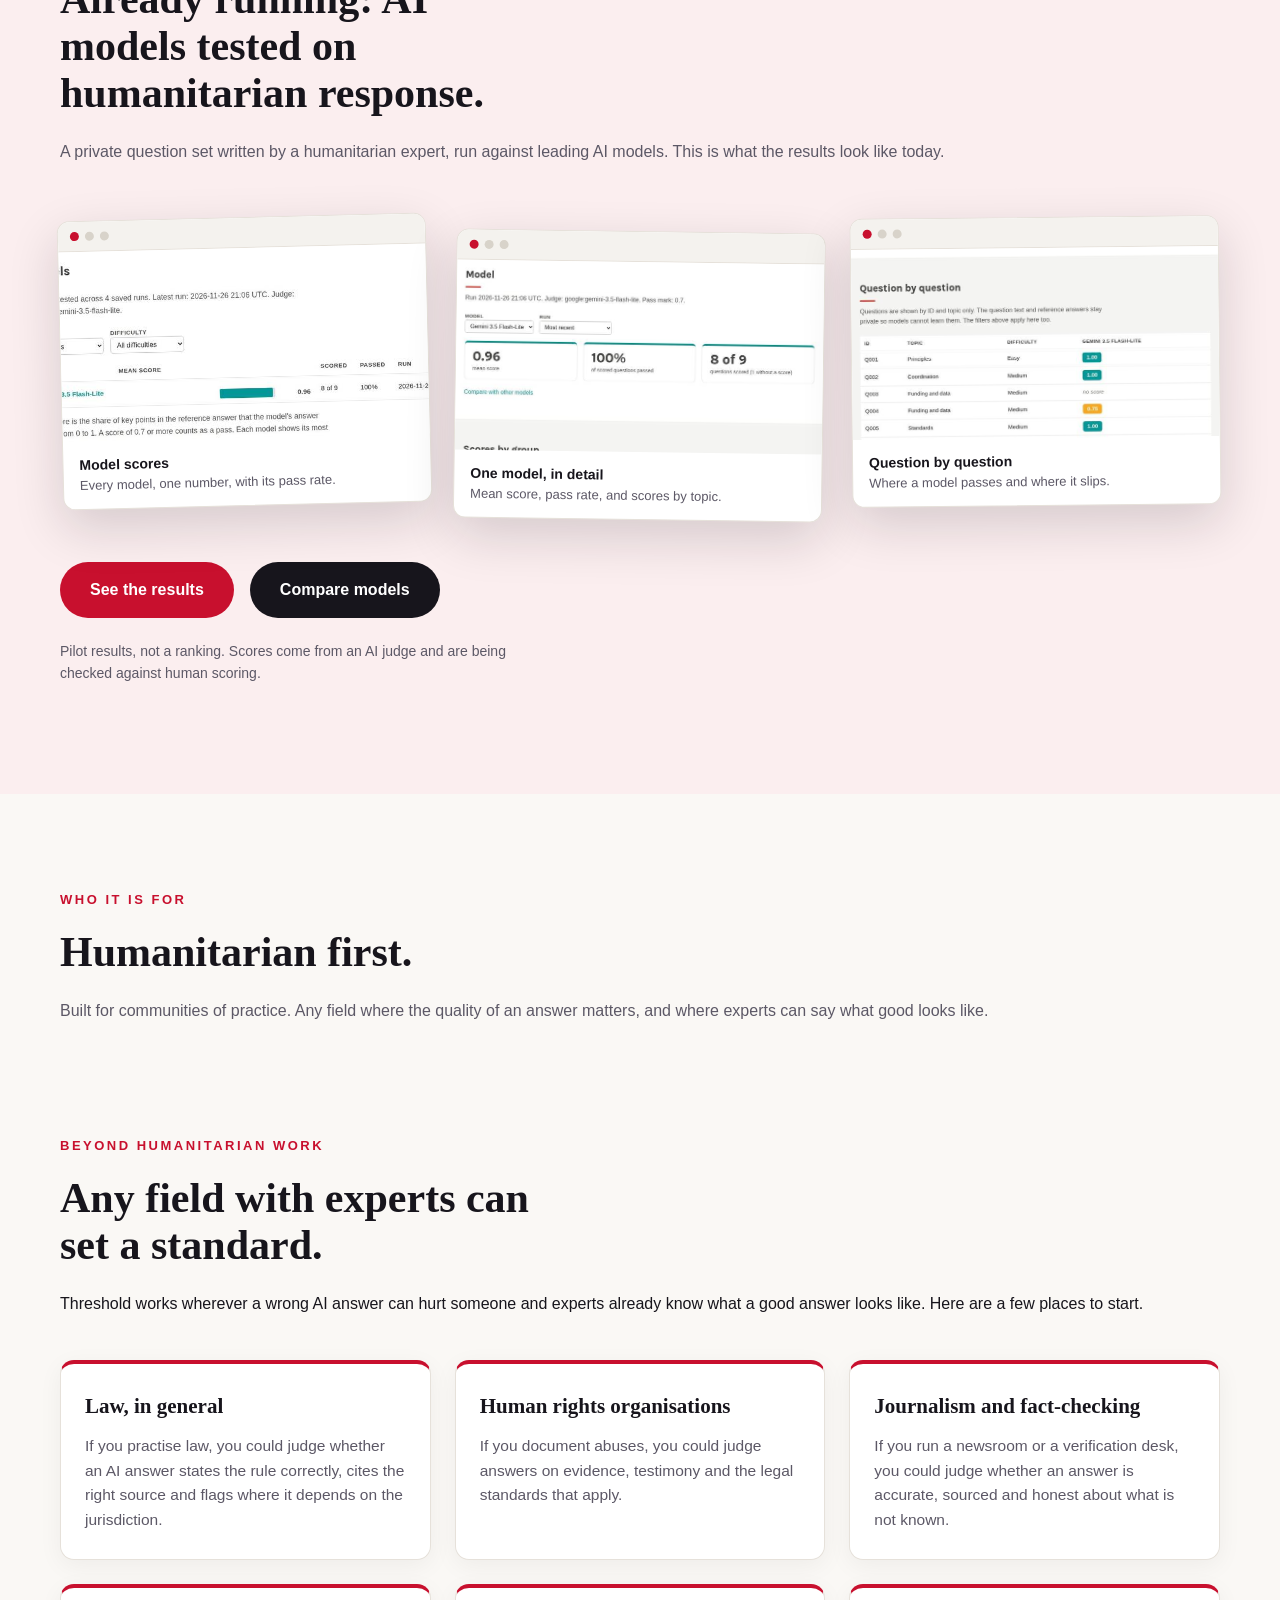
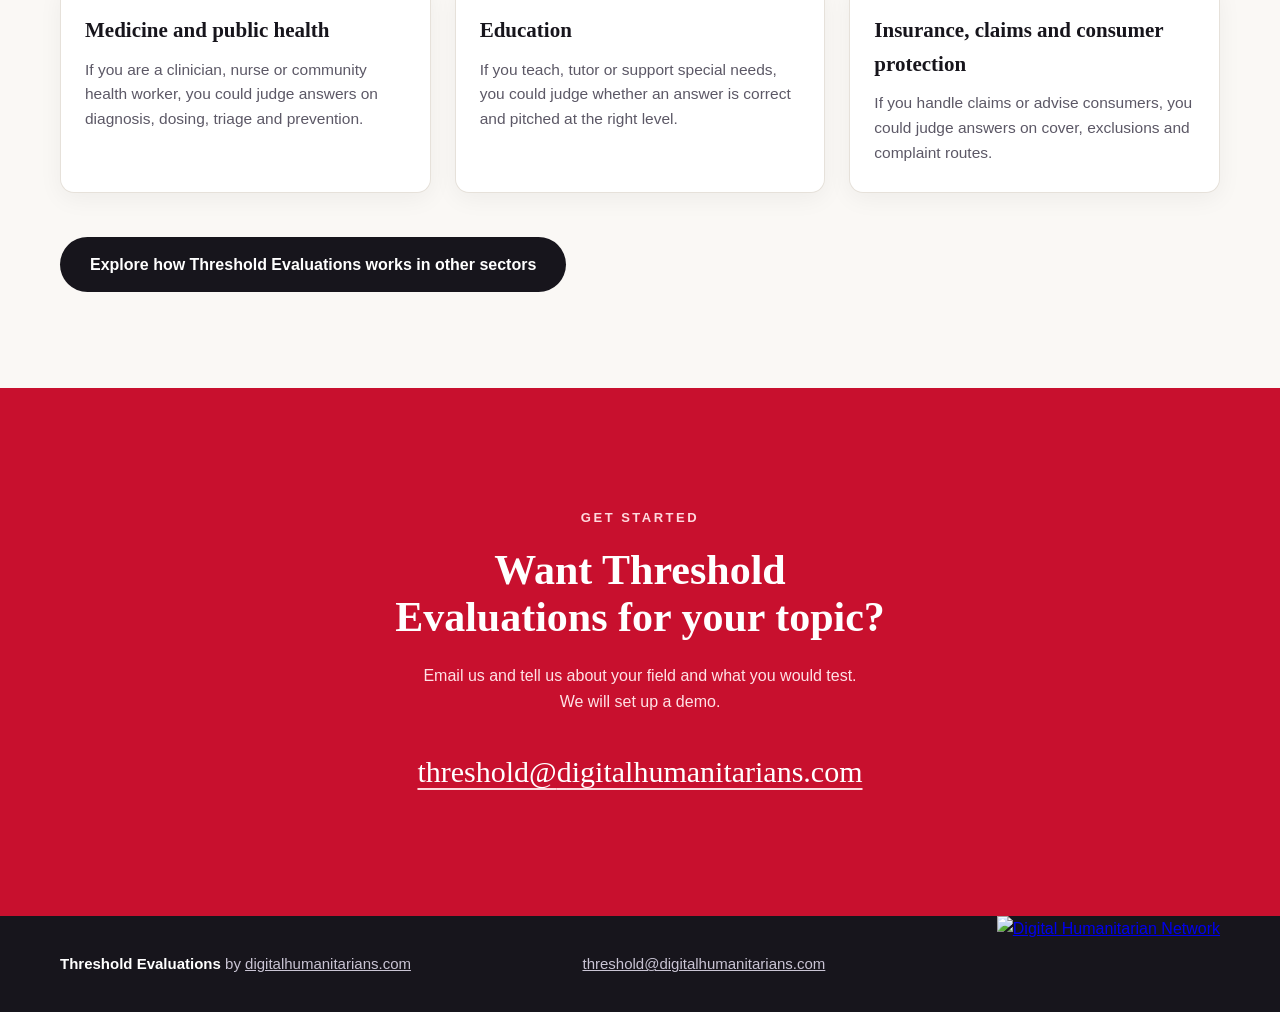
==== commit cef1fadb: "Add sectors section and Sectors nav link Added a new section for various sectors that can benefit fr" ====
--- a/index.html
+++ b/index.html
@@ -17,6 +17,7 @@
     <nav class="tnav" aria-label="Site">
       <a href="results.html">Results</a>
       <a href="compare.html">Compare</a>
+      <a href="sectors.html">Sectors</a>
       <a href="mailto:threshold@digitalhumanitarians.com">Contact</a>
     </nav>
   </div>
@@ -157,6 +158,23 @@
   </div>
 </section>
 
+<section class="hsec sectors" id="sectors">
+  <div class="wrap">
+    <div class="kicker">Beyond humanitarian work</div>
+    <h2>Any field with experts can set a standard.</h2>
+    <p>Threshold works wherever a wrong AI answer can hurt someone and experts already know what a good answer looks like. Here are a few places to start.</p>
+    <div class="sgrid">
+<div class="scard"><h3>Law, in general</h3><p>If you practise law, you could judge whether an AI answer states the rule correctly, cites the right source and flags where it depends on the jurisdiction.</p></div>
+<div class="scard"><h3>Human rights organisations</h3><p>If you document abuses, you could judge answers on evidence, testimony and the legal standards that apply.</p></div>
+<div class="scard"><h3>Journalism and fact-checking</h3><p>If you run a newsroom or a verification desk, you could judge whether an answer is accurate, sourced and honest about what is not known.</p></div>
+<div class="scard"><h3>Medicine and public health</h3><p>If you are a clinician, nurse or community health worker, you could judge answers on diagnosis, dosing, triage and prevention.</p></div>
+<div class="scard"><h3>Education</h3><p>If you teach, tutor or support special needs, you could judge whether an answer is correct and pitched at the right level.</p></div>
+<div class="scard"><h3>Insurance, claims and consumer protection</h3><p>If you handle claims or advise consumers, you could judge answers on cover, exclusions and complaint routes.</p></div>
+    </div>
+    <div class="pilotcta"><a class="hbtn dark" href="sectors.html">Explore how Threshold Evaluations works in other sectors</a></div>
+  </div>
+</section>
+
 <section class="hsec final" id="contact">
   <div class="wrap">
     <div class="kicker">Get started</div>
@@ -175,4 +193,4 @@
 </footer>
 
 </body>
-  </html>
+</html>
--- a/shared.css
+++ b/shared.css
@@ -18,4 +18,7 @@
   .tmark{font-size:19px;}
   .tnav a{margin-left:14px;font-size:13px;}
   .tdhn{height:84px;}
+    .wrap.tfoot-in{padding:72px 32px 52px;}
+  .home .wrap.tfoot-in{padding:72px 32px 52px;}
+    .tfoot-in{padding-top:72px;}
 }
--- a/home.css
+++ b/home.css
@@ -83,3 +83,24 @@
   .hsec{padding:72px 0;}
   .final .bigmail{font-size:21px;}
 }
+/* Sectors */
+.sectors{background:var(--paper);}
+.sgrid{display:grid;grid-template-columns:repeat(3,1fr);gap:24px;margin-top:44px;}
+.scard{background:#fff;border:1px solid var(--line);border-top:4px solid var(--red);border-radius:14px;padding:26px 24px;box-shadow:0 6px 24px rgba(23,21,28,.05);}
+.scard h3{font-family:Georgia,serif;font-size:21px;margin:0 0 10px;}
+.scard p{font-size:15.5px;color:var(--muted);margin:0;}
+.sectors .pilotcta{margin-top:44px;}
+.sectorspage .shero{padding:70px 0 80px;}
+.sectorspage .shero h1{font-family:Georgia,serif;font-size:60px;line-height:1.05;margin:0;max-width:16ch;}
+.sectorspage .shero p.sub{margin-top:22px;font-size:20px;color:#c9c4d4;max-width:50ch;}
+.sgroup{padding:64px 0;background:var(--paper);}
+.sgroup.alt{background:#efede8;}
+.sgroup .sgrid{margin-top:8px;}
+@media (min-width:821px) and (max-width:1000px){.sgrid{grid-template-columns:repeat(2,1fr);}}
+@media (max-width:820px){
+  .sgrid{grid-template-columns:1fr;gap:18px;}
+  .sectorspage .shero h1{font-size:40px;}
+  .sectorspage .shero{padding:50px 0 56px;}
+  .sgroup{padding:48px 0;}
+}
+.who+.sectors{padding-top:0;}
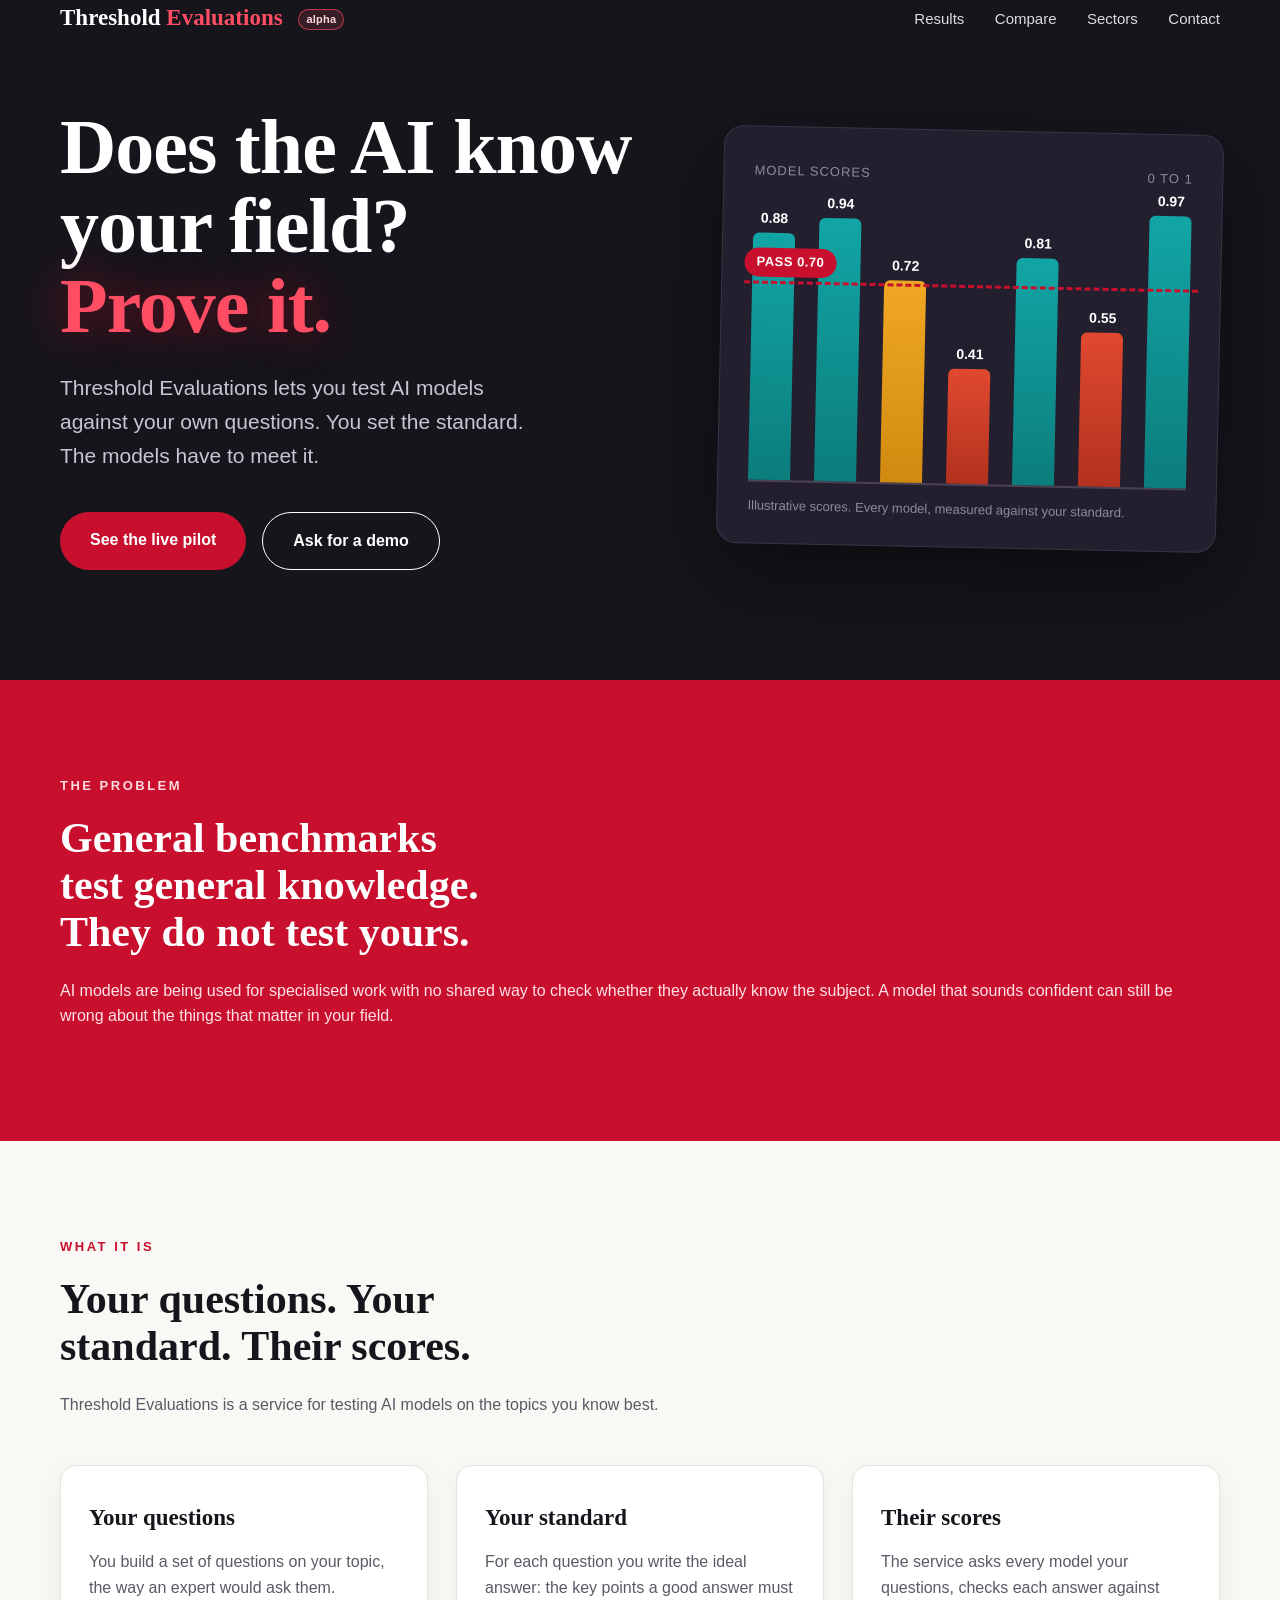
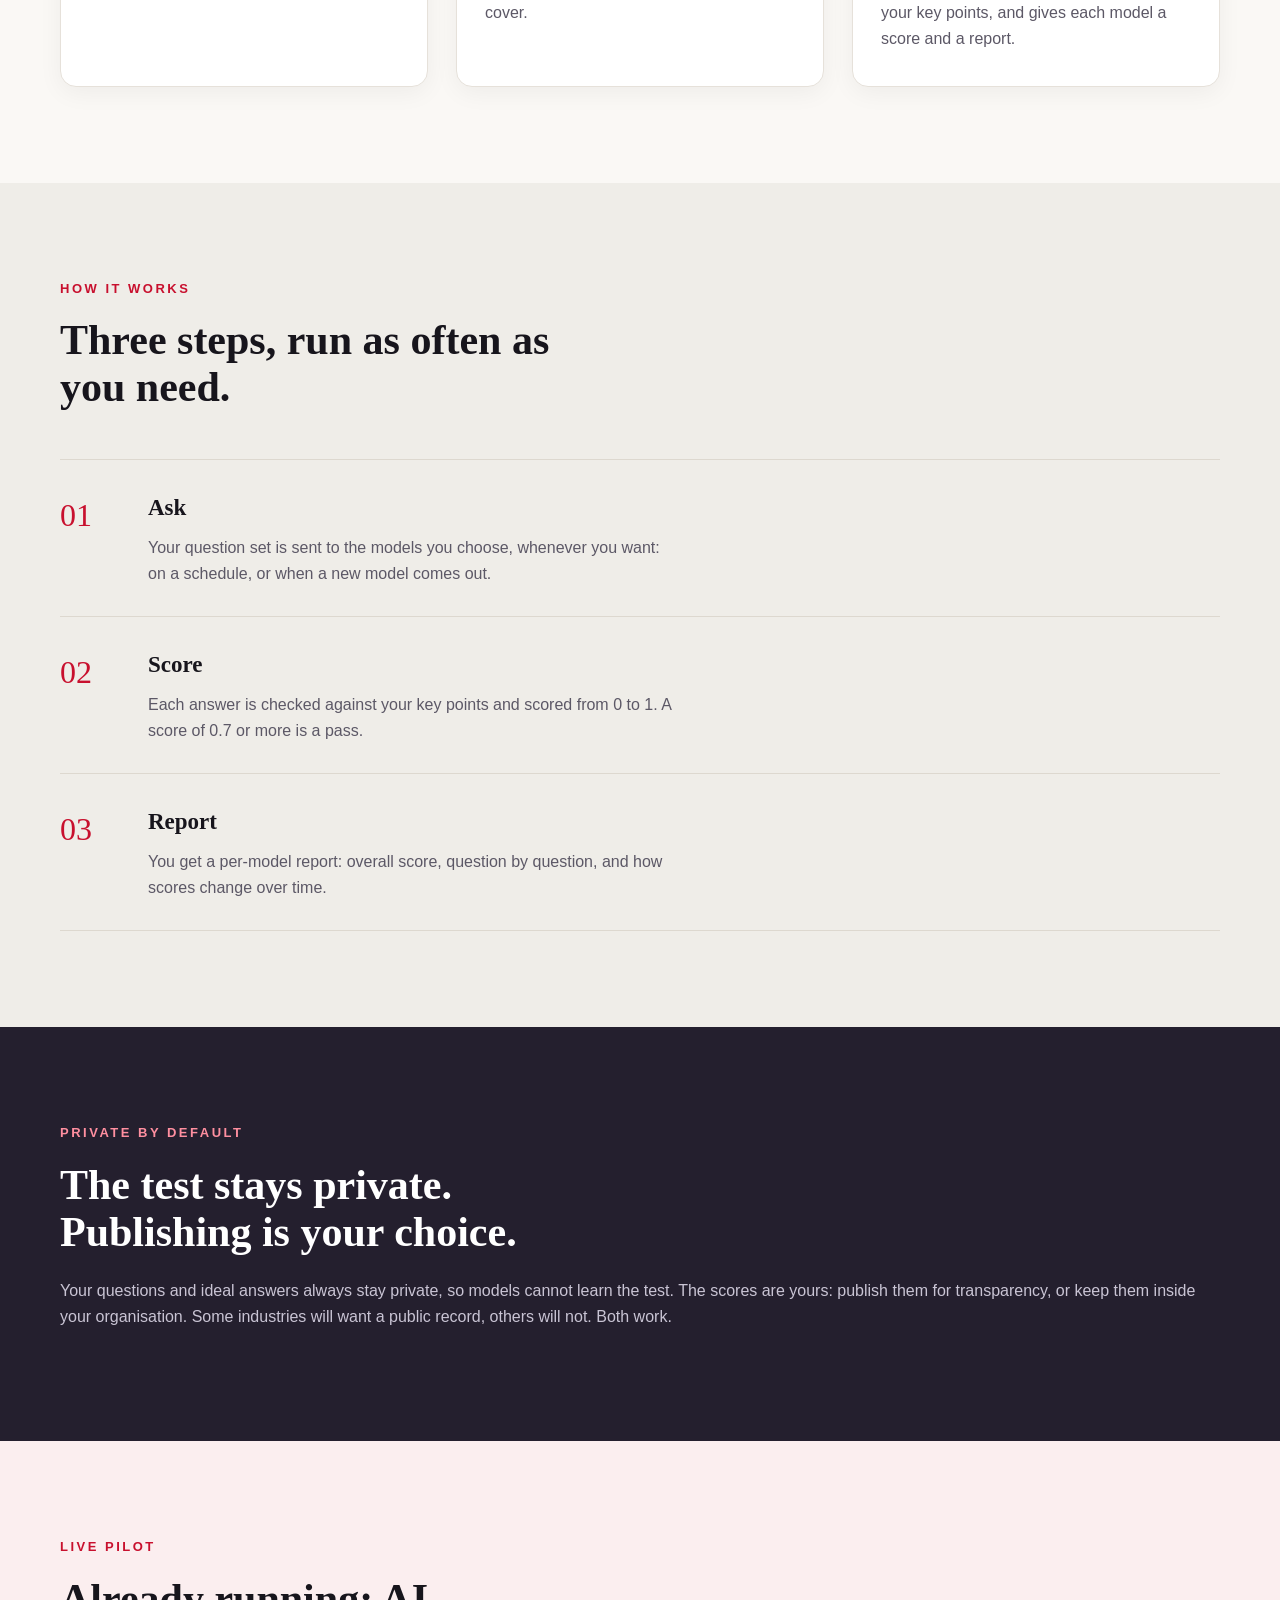
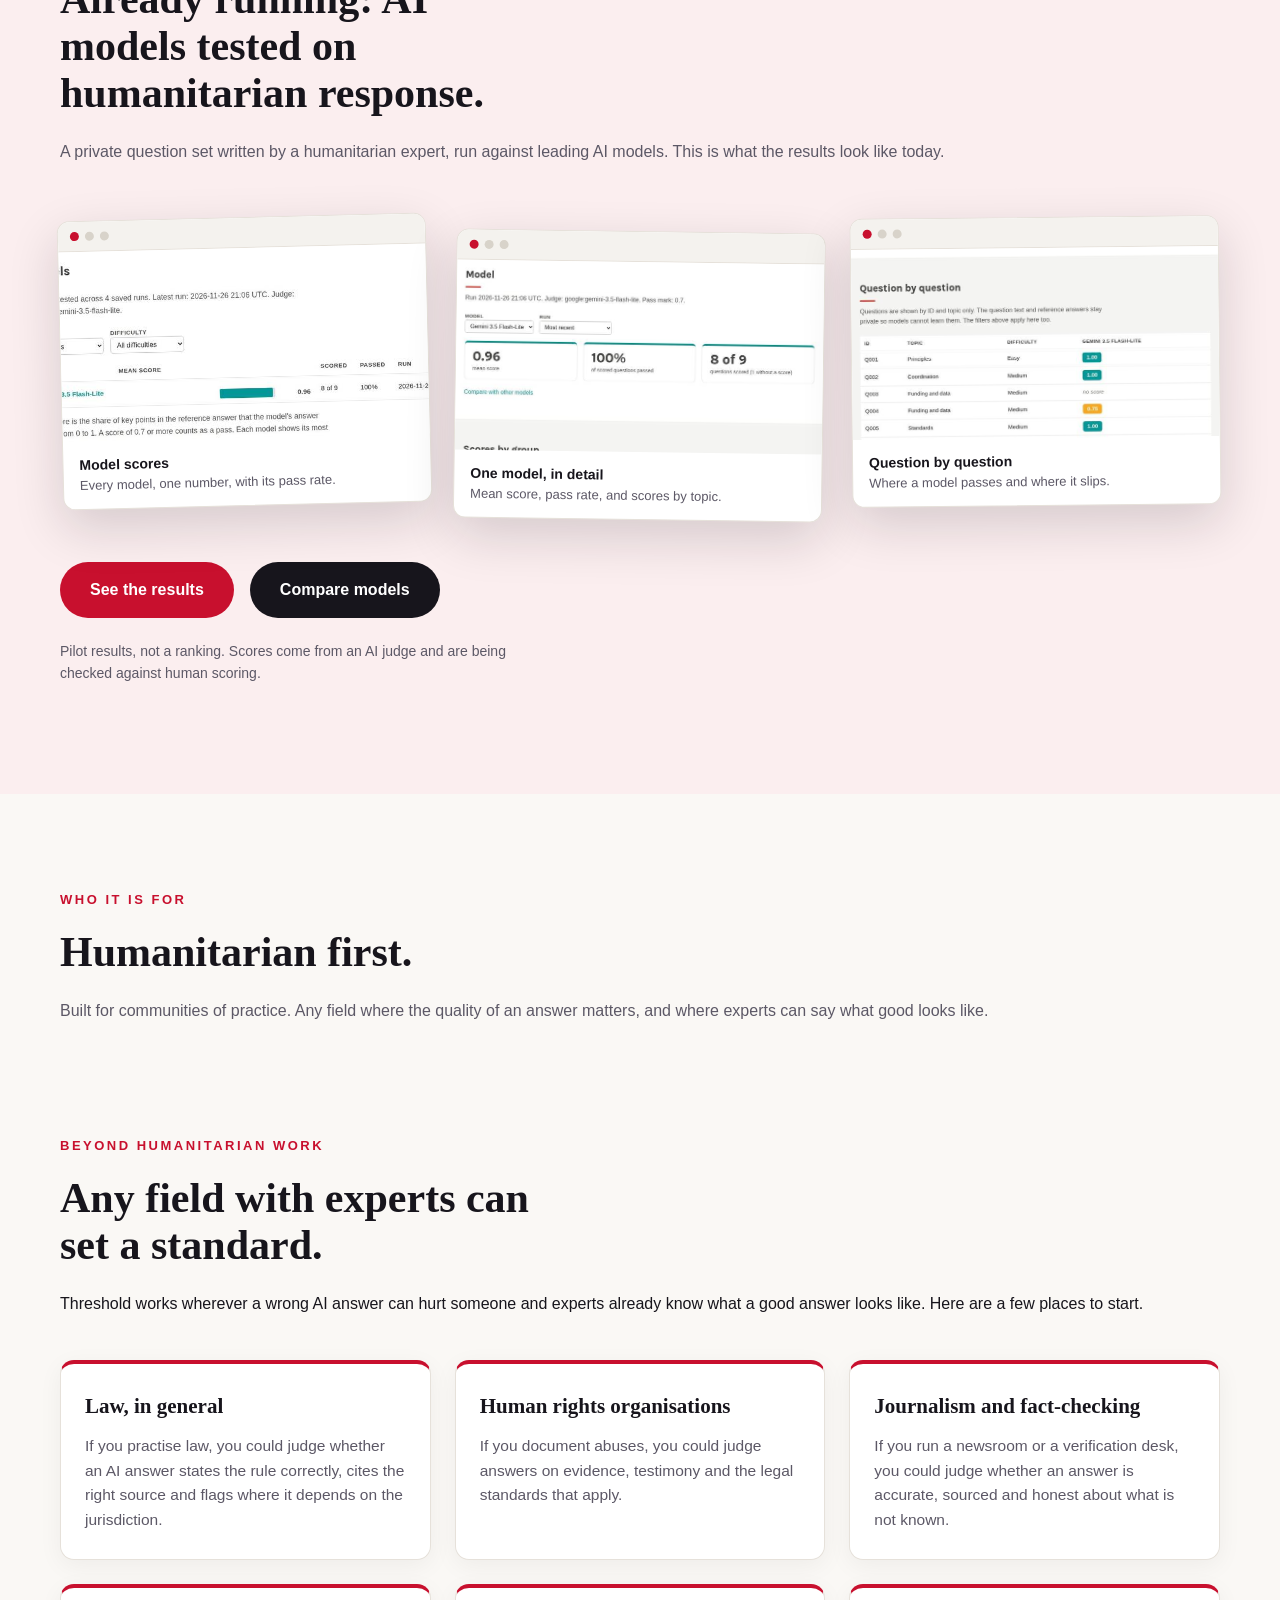
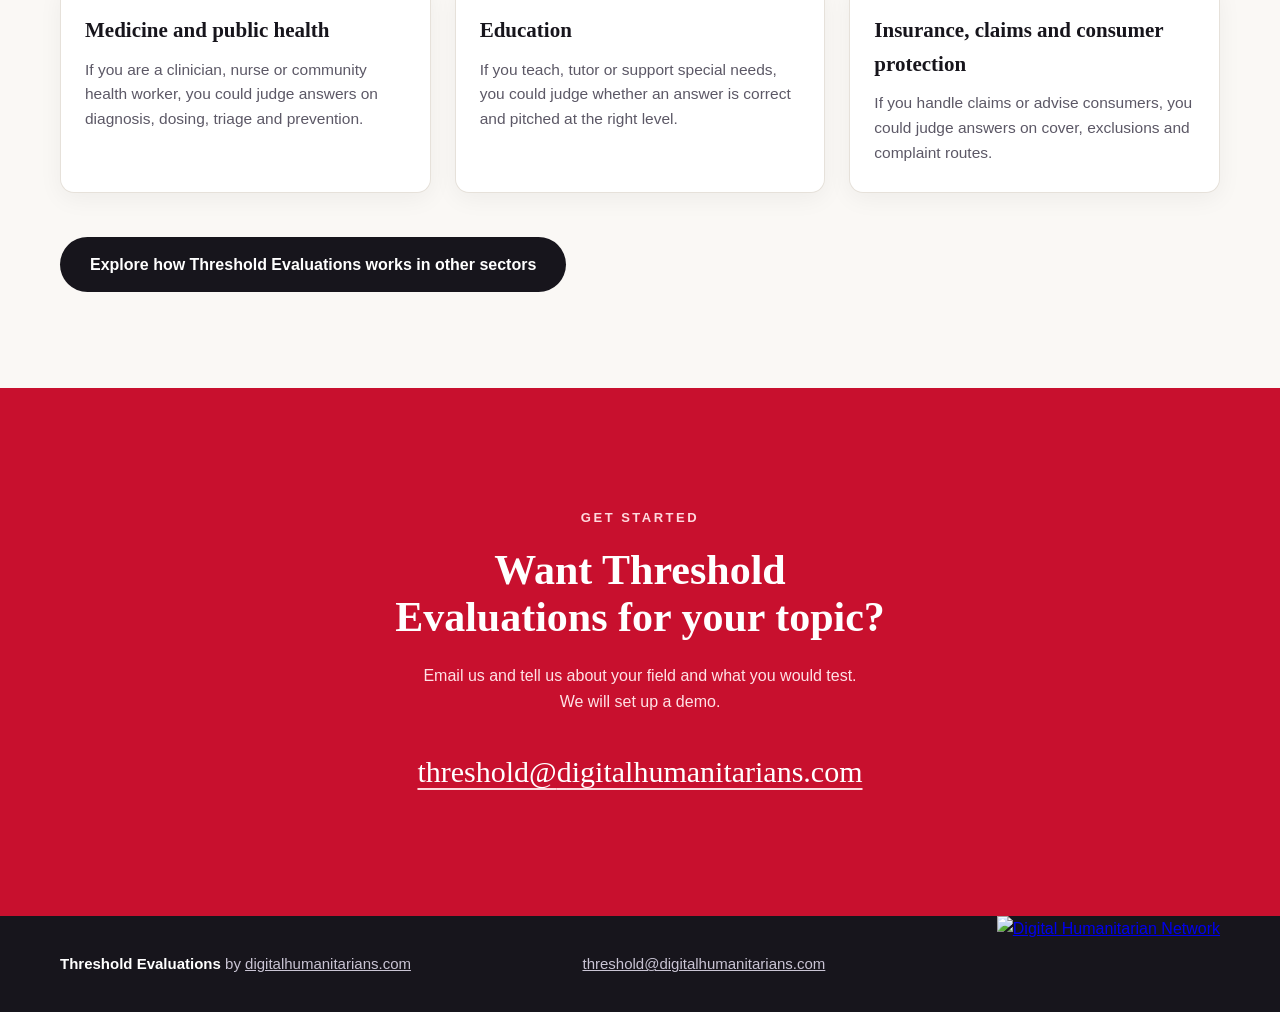
==== commit 627e3337: "Update index.html" ====
--- a/index.html
+++ b/index.html
@@ -13,7 +13,7 @@
 
 <div class="tbar">
   <div class="wrap tbar-in">
-    <a class="tmark" href="index.html">Threshold <span>Evaluations</span></a>
+    <a class="tmark" href="index.html">Threshold <span>Evaluations</span> <span class="alpha-badge">alpha</span></a>
     <nav class="tnav" aria-label="Site">
       <a href="results.html">Results</a>
       <a href="compare.html">Compare</a>
--- a/shared.css
+++ b/shared.css
@@ -22,3 +22,6 @@
   .home .wrap.tfoot-in{padding:72px 32px 52px;}
     .tfoot-in{padding-top:72px;}
 }
+
+/* Early Alpha status badge */
+.tmark .alpha-badge{display:inline-block;vertical-align:middle;margin-left:10px;padding:3px 7px;border:1px solid rgba(255,77,99,.65);border-radius:999px;background:rgba(255,77,99,.14);color:#ffd9de;font:600 11px/1.2 Arial,sans-serif;letter-spacing:.02em;text-transform:none;}
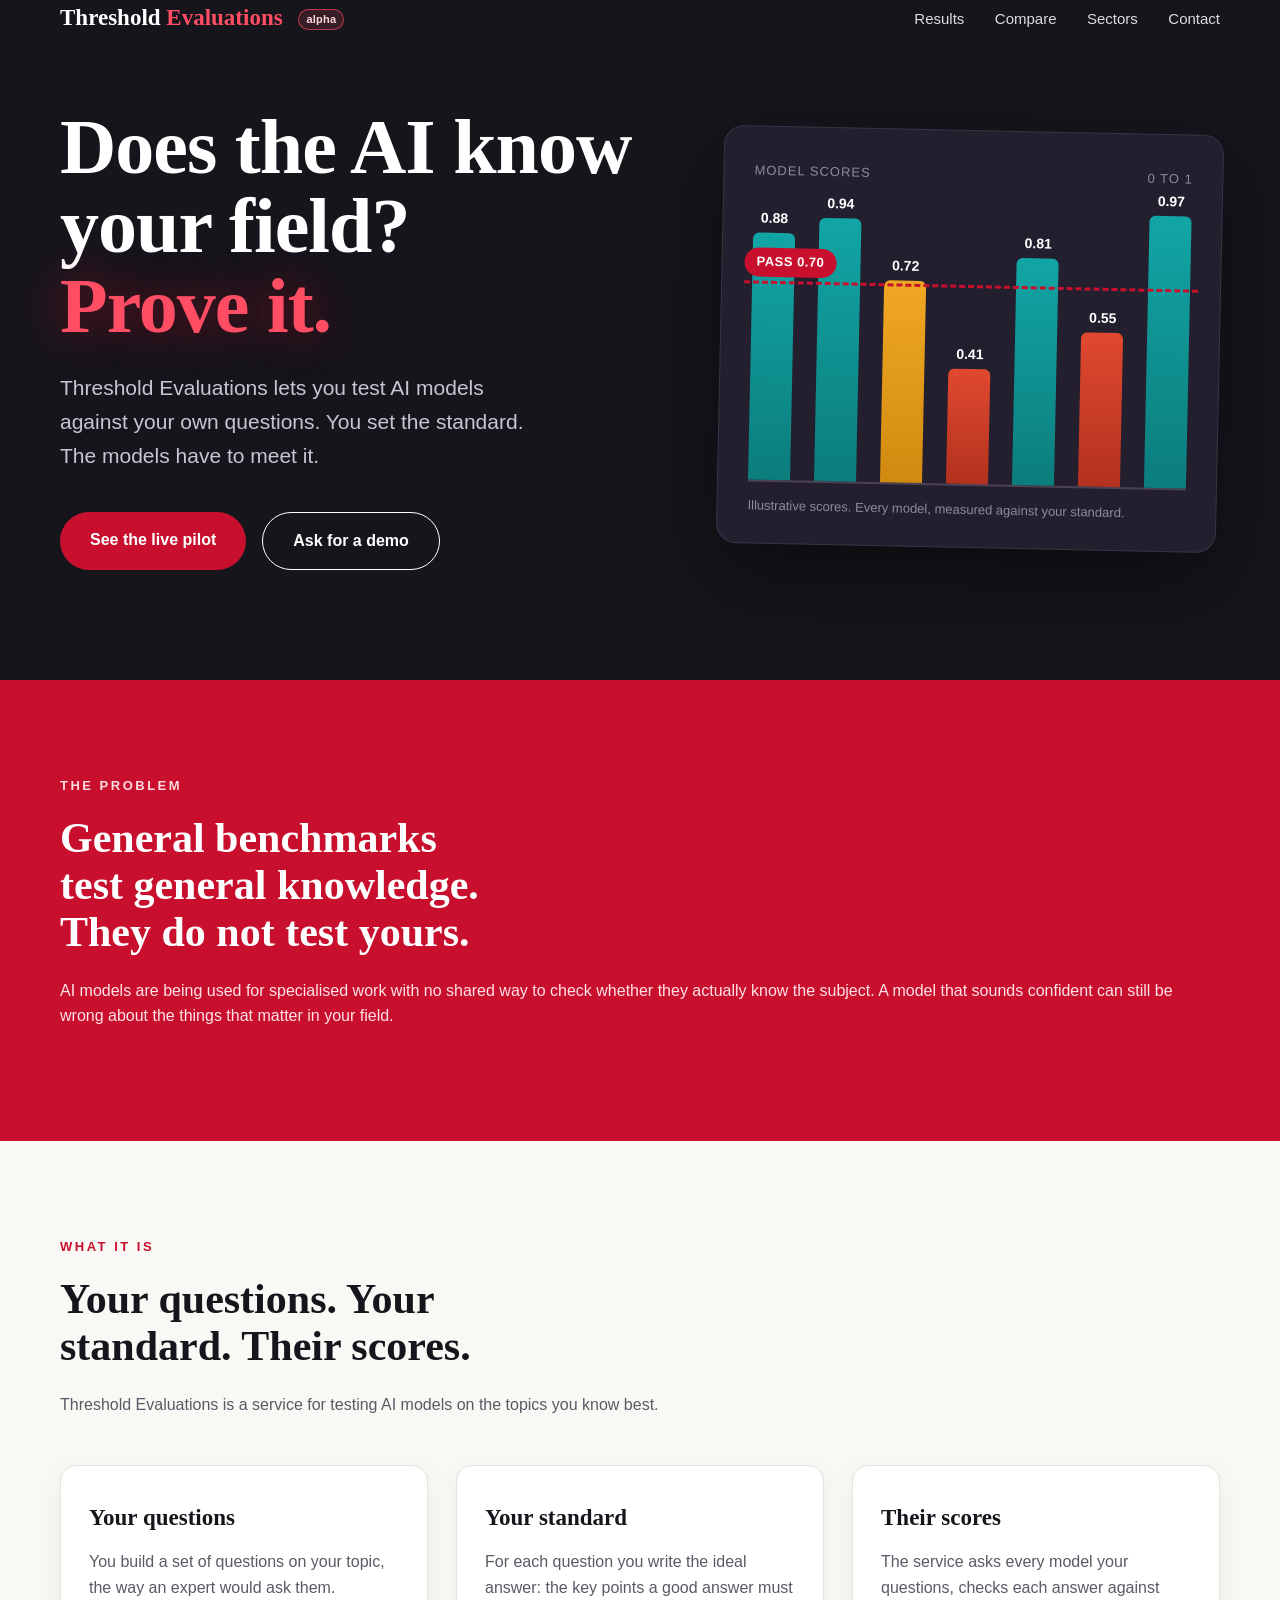
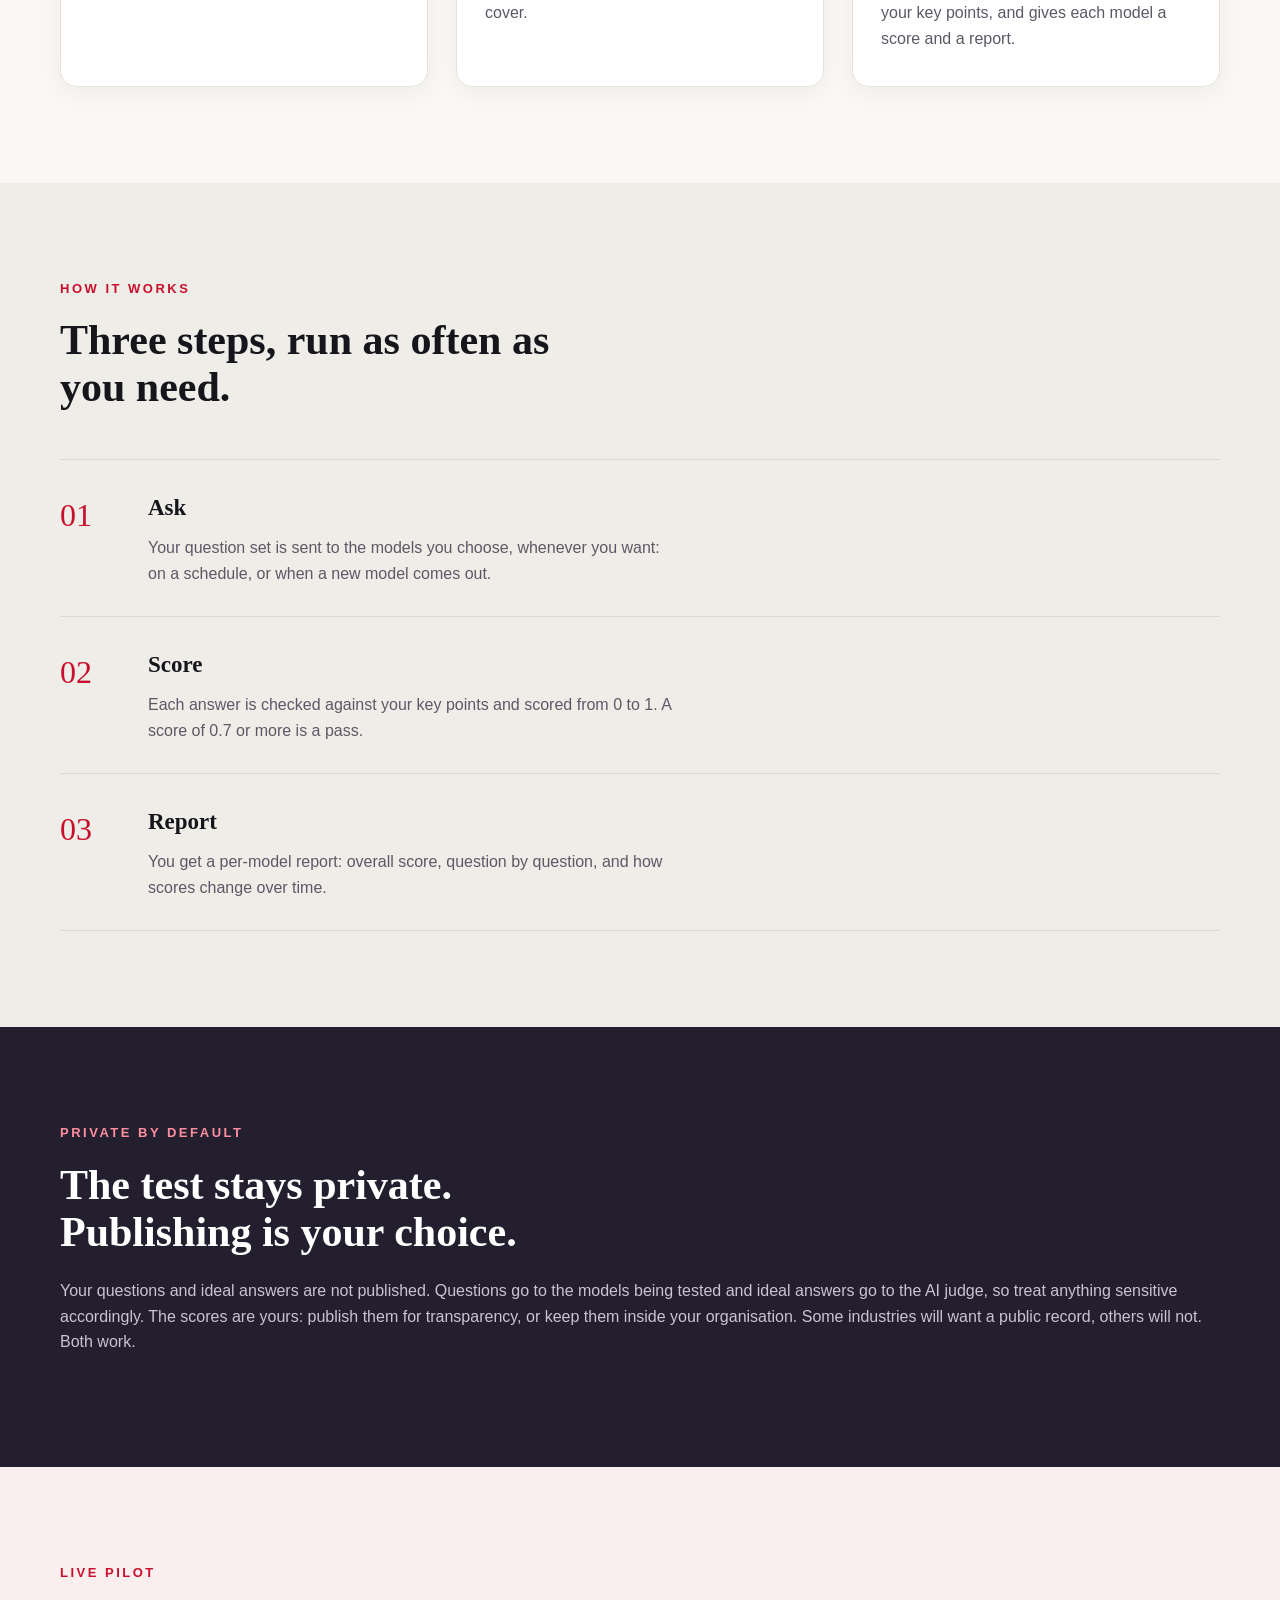
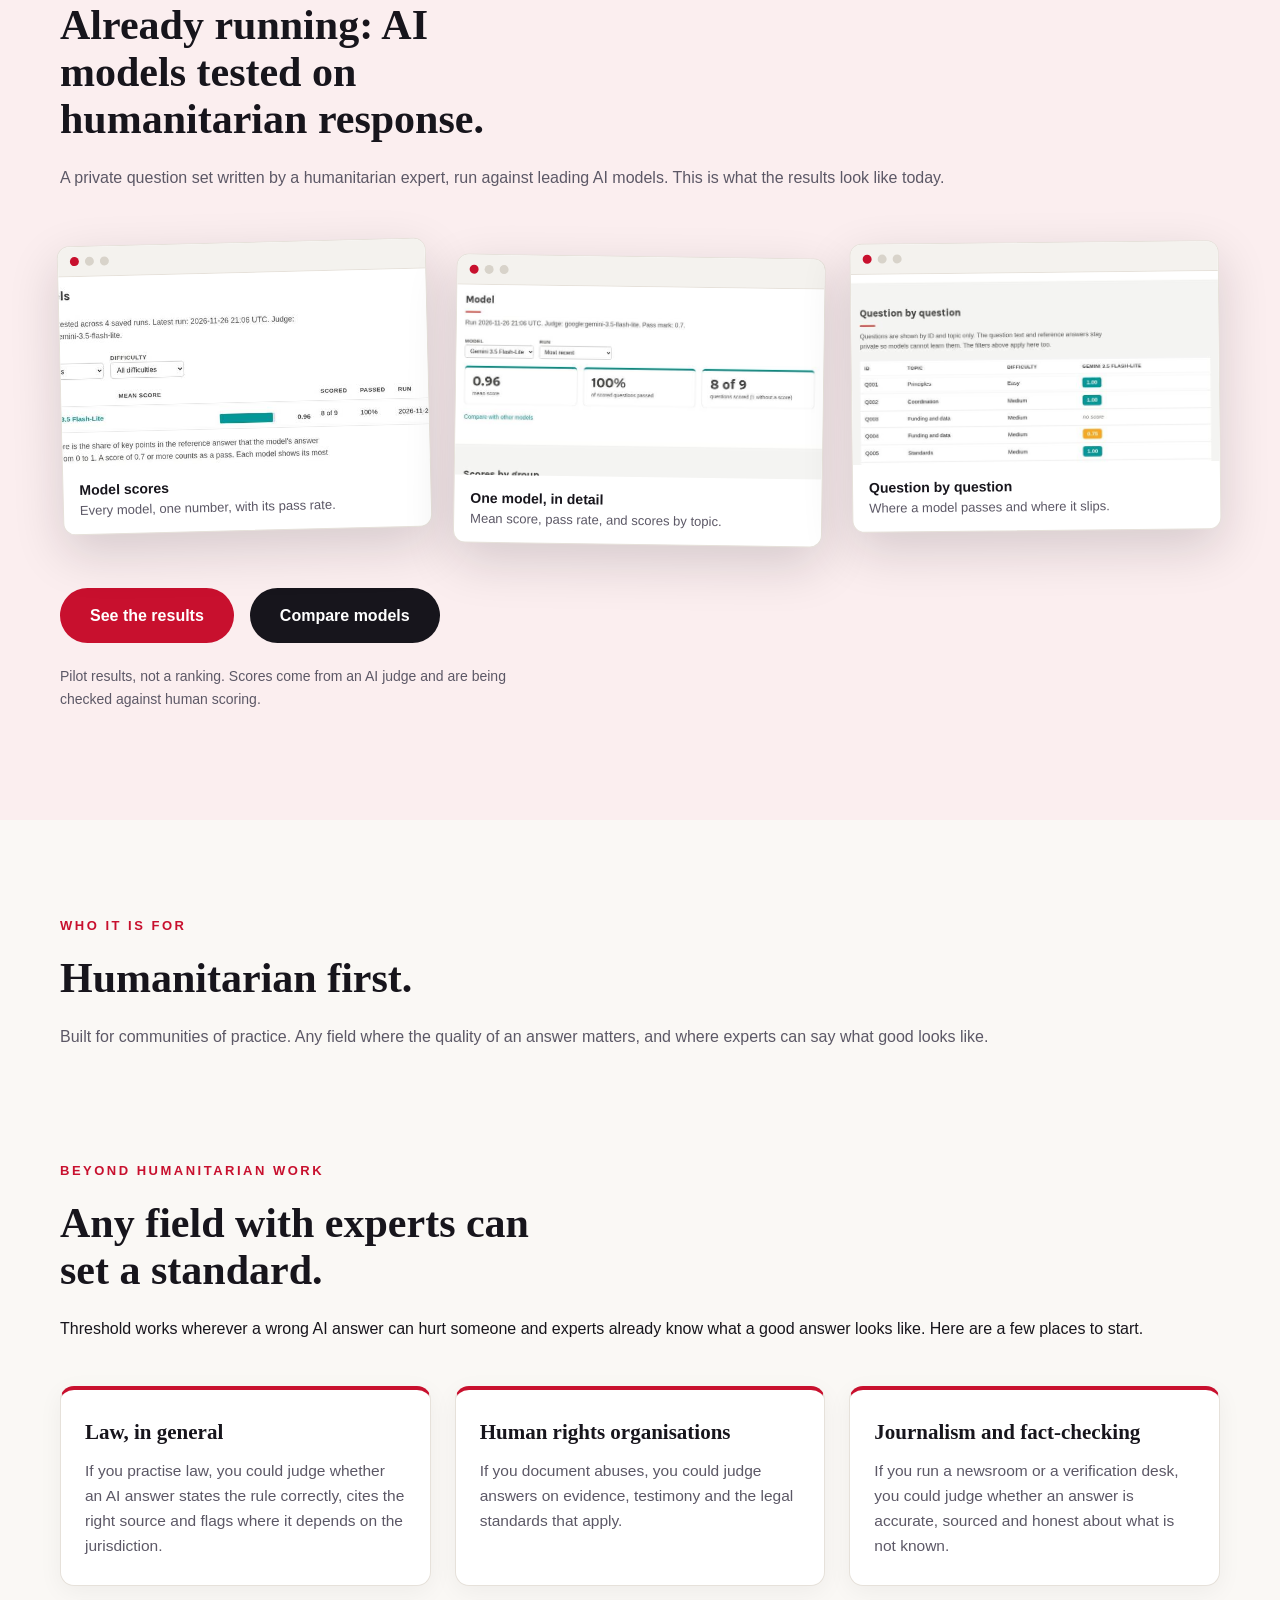
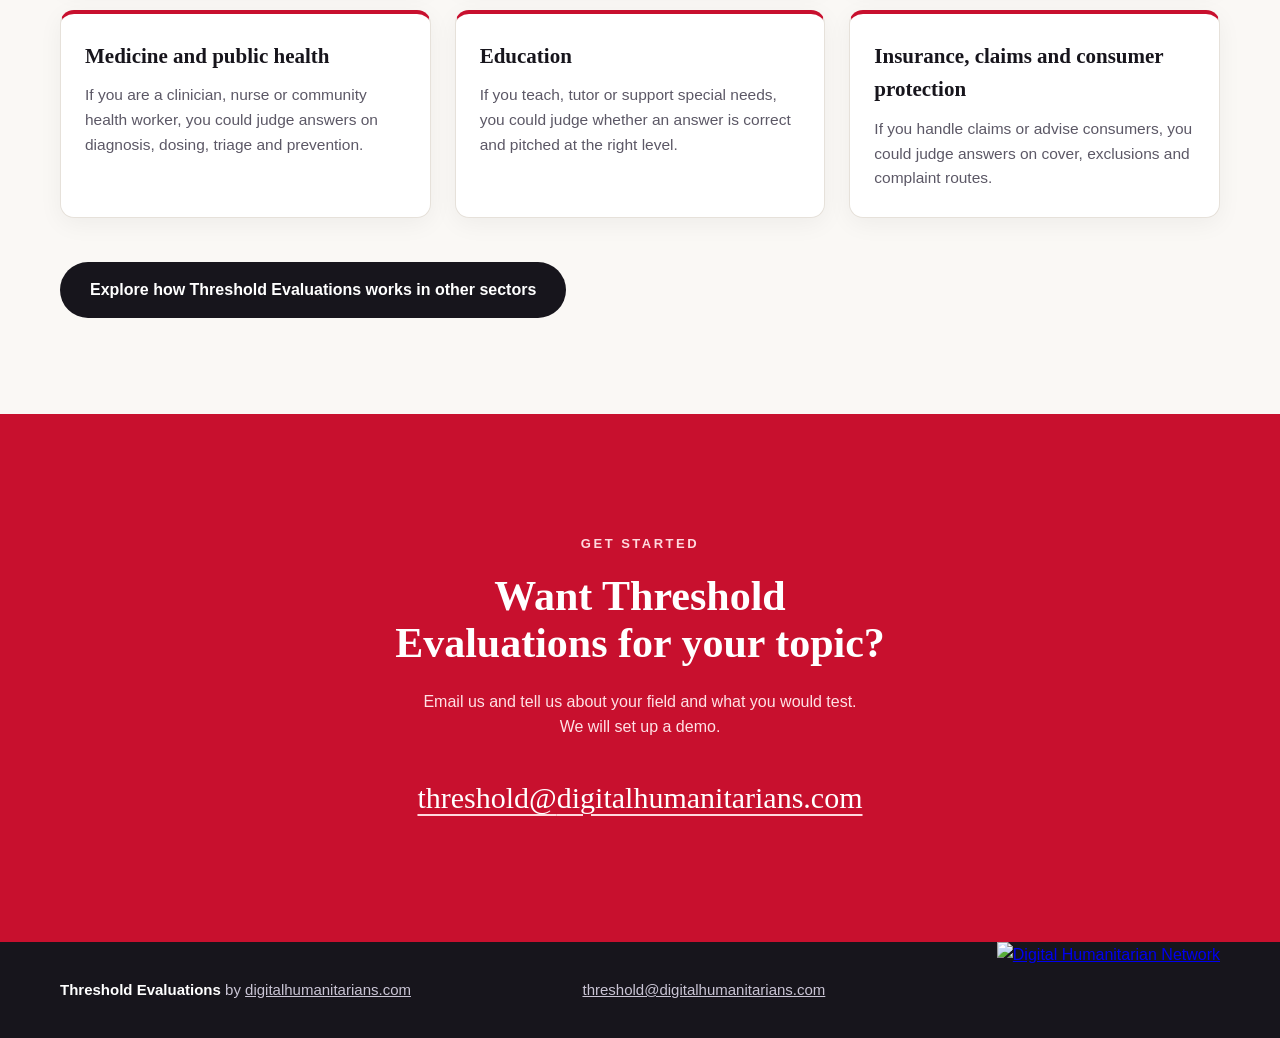
==== commit c1a2711d: "Update privacy description in index.html" ====
--- a/index.html
+++ b/index.html
@@ -116,7 +116,7 @@
   <div class="wrap">
     <div class="kicker">Private by default</div>
     <h2>The test stays private. Publishing is your choice.</h2>
-    <p>Your questions and ideal answers always stay private, so models cannot learn the test. The scores are yours: publish them for transparency, or keep them inside your organisation. Some industries will want a public record, others will not. Both work.</p>
+    <p>Your questions and ideal answers are not published. Questions go to the models being tested and ideal answers go to the AI judge, so treat anything sensitive accordingly. The scores are yours: publish them for transparency, or keep them inside your organisation. Some industries will want a public record, others will not. Both work.</p>
   </div>
 </section>
 
--- a/home.css
+++ b/home.css
@@ -104,3 +104,10 @@
   .sgroup{padding:48px 0;}
 }
 .who+.sectors{padding-top:0;}
+
+.scard.feature{grid-column:1/-1;background:#17151c;color:#fff;border-color:#17151c;border-top:4px solid var(--red);padding:32px 30px;}
+.scard.feature h3{color:#fff;font-size:26px;}
+.scard.feature p{color:#e6e3ea;font-size:17px;max-width:820px;}
+.scard.feature a{color:#ff8fa0;}
+.scard.feature a{overflow-wrap:anywhere;}.scard{min-width:0;}
+.scard.feature a{overflow-wrap:normal;}@media (max-width:820px){.scard.feature a{font-size:14.5px;}.scard.feature{padding:28px 24px;}}
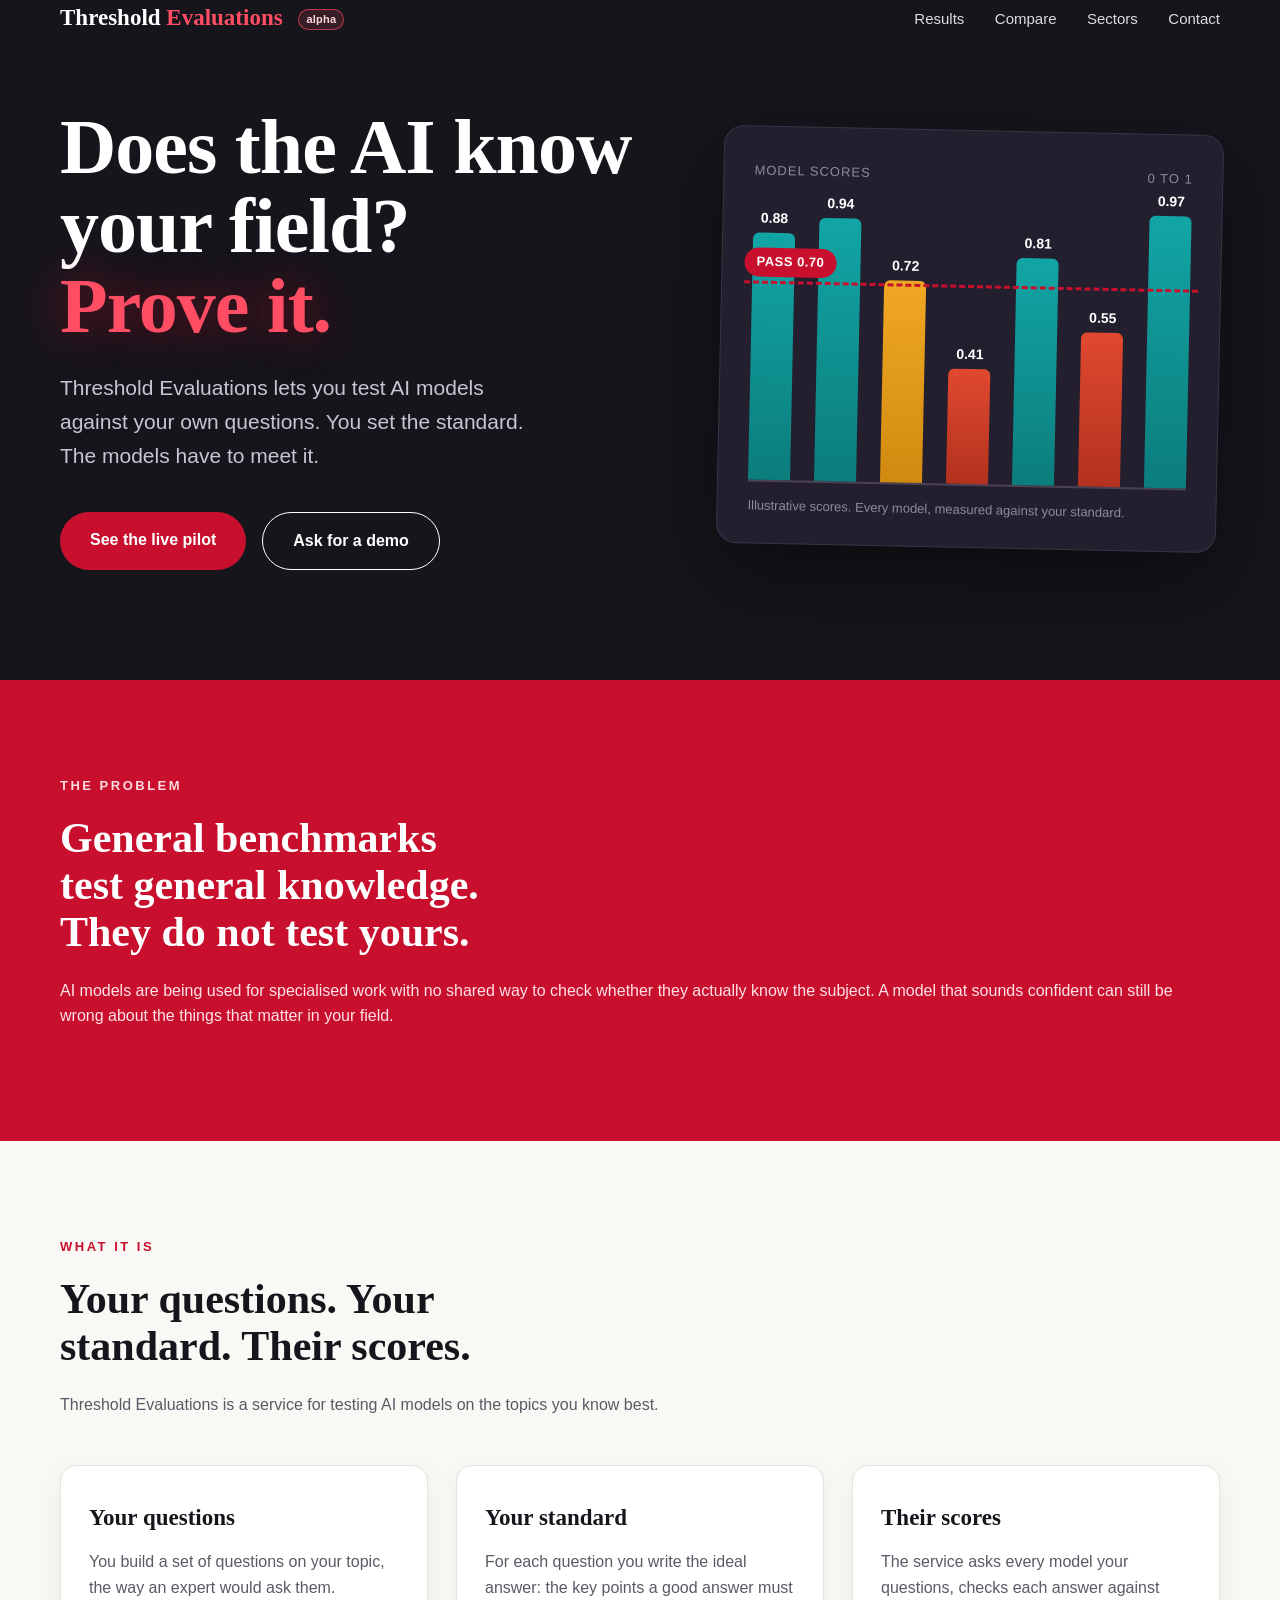
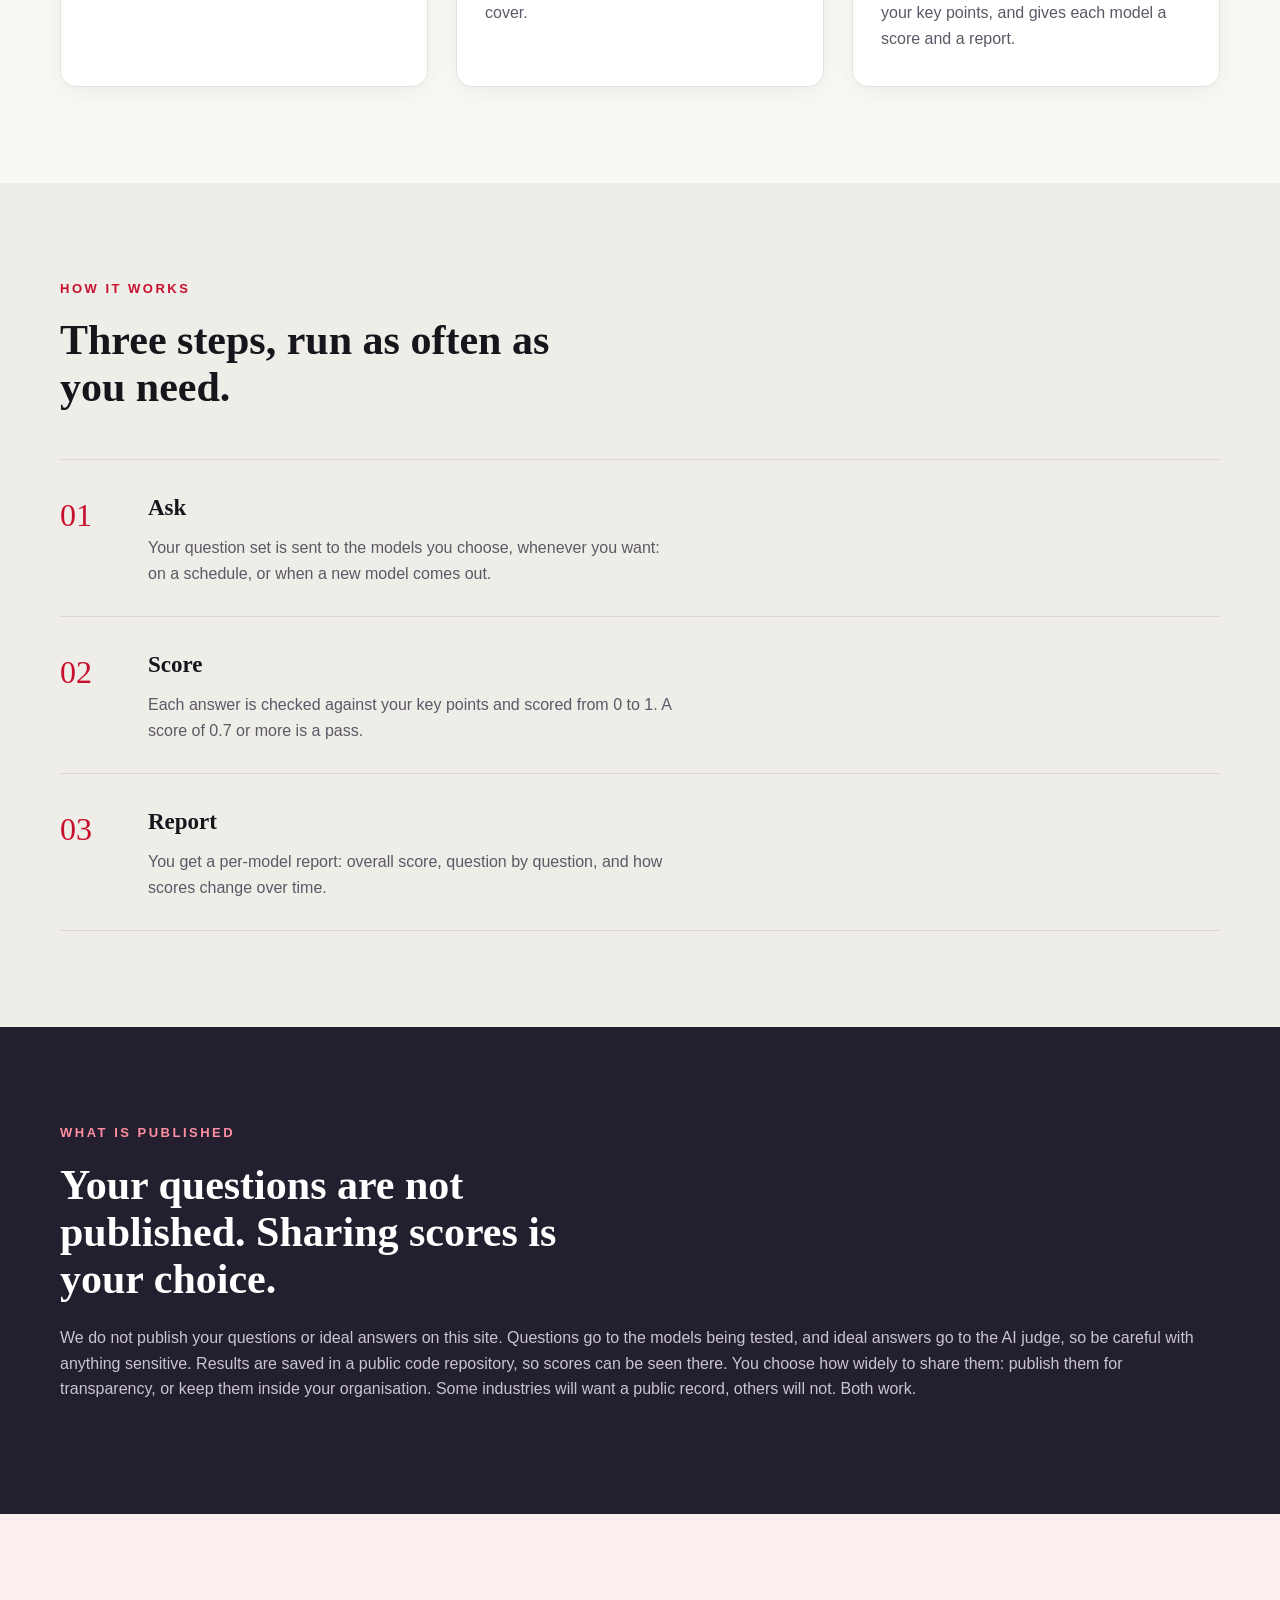
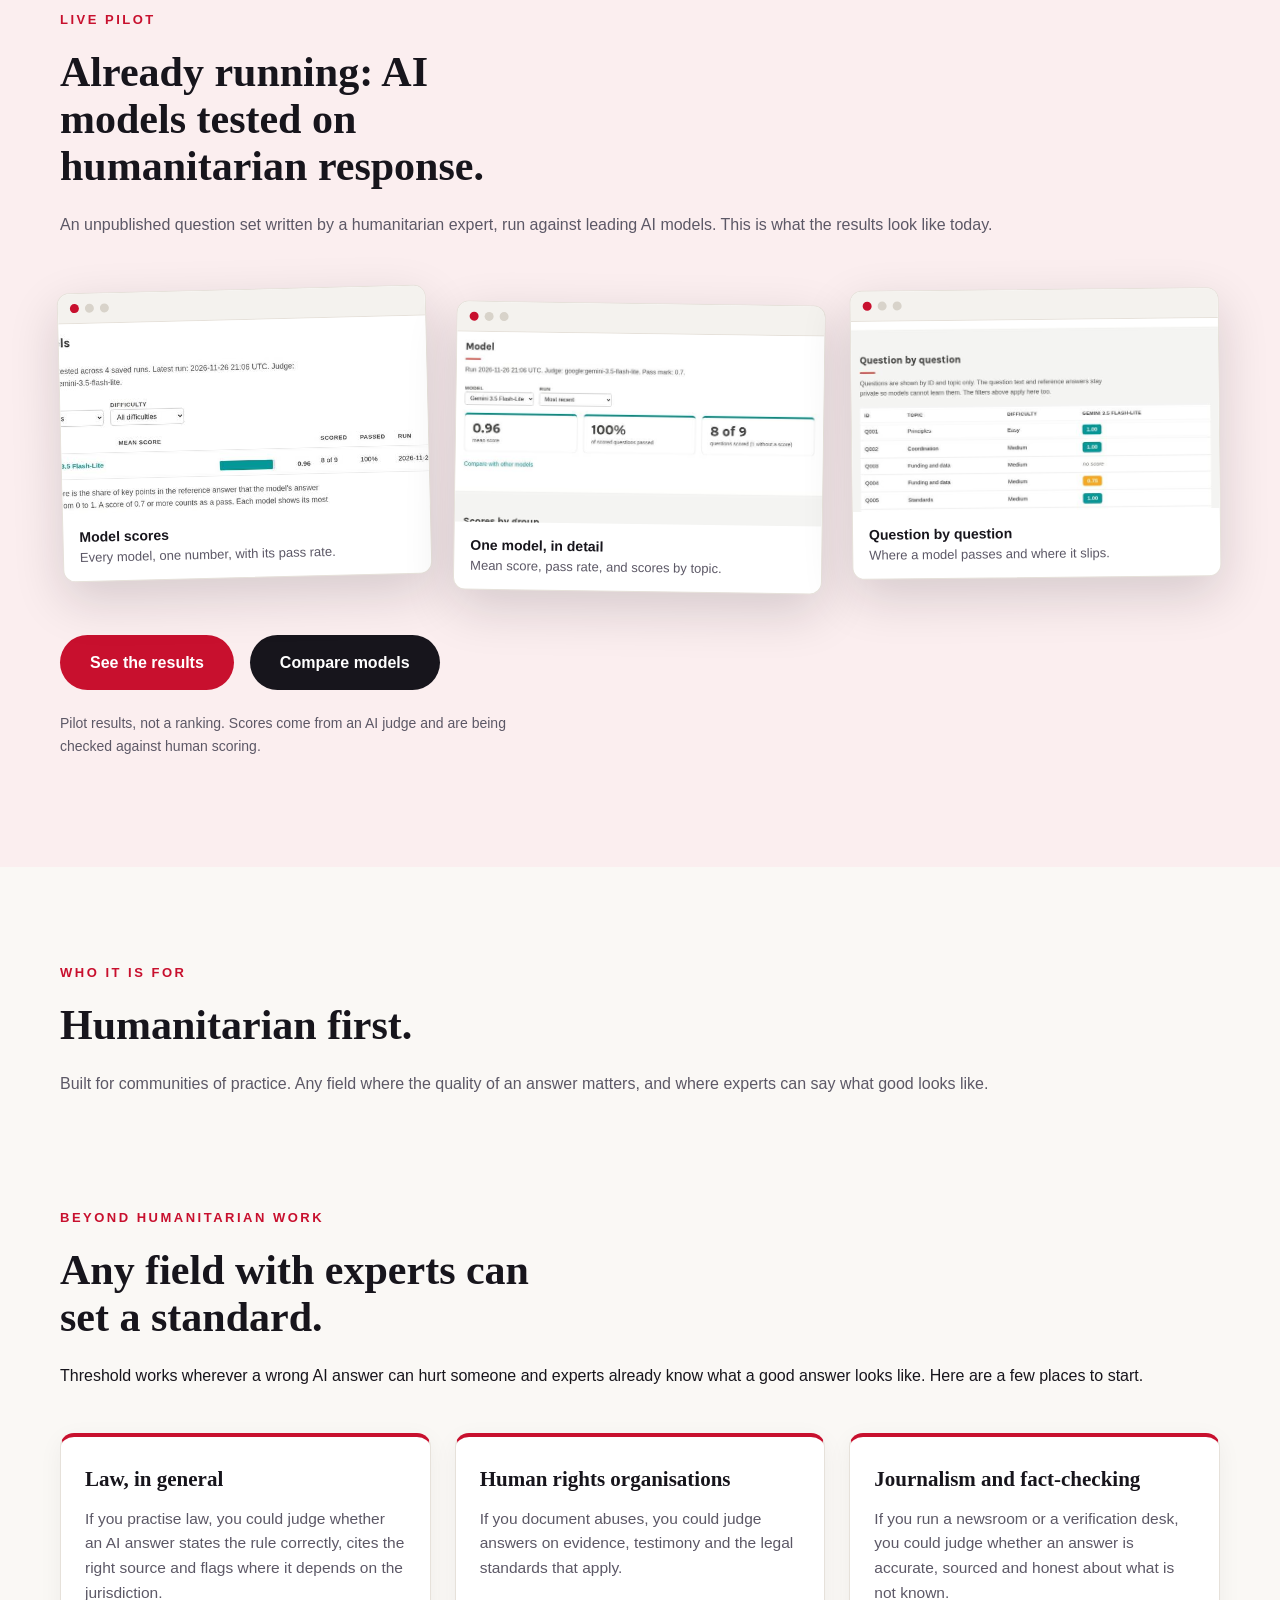
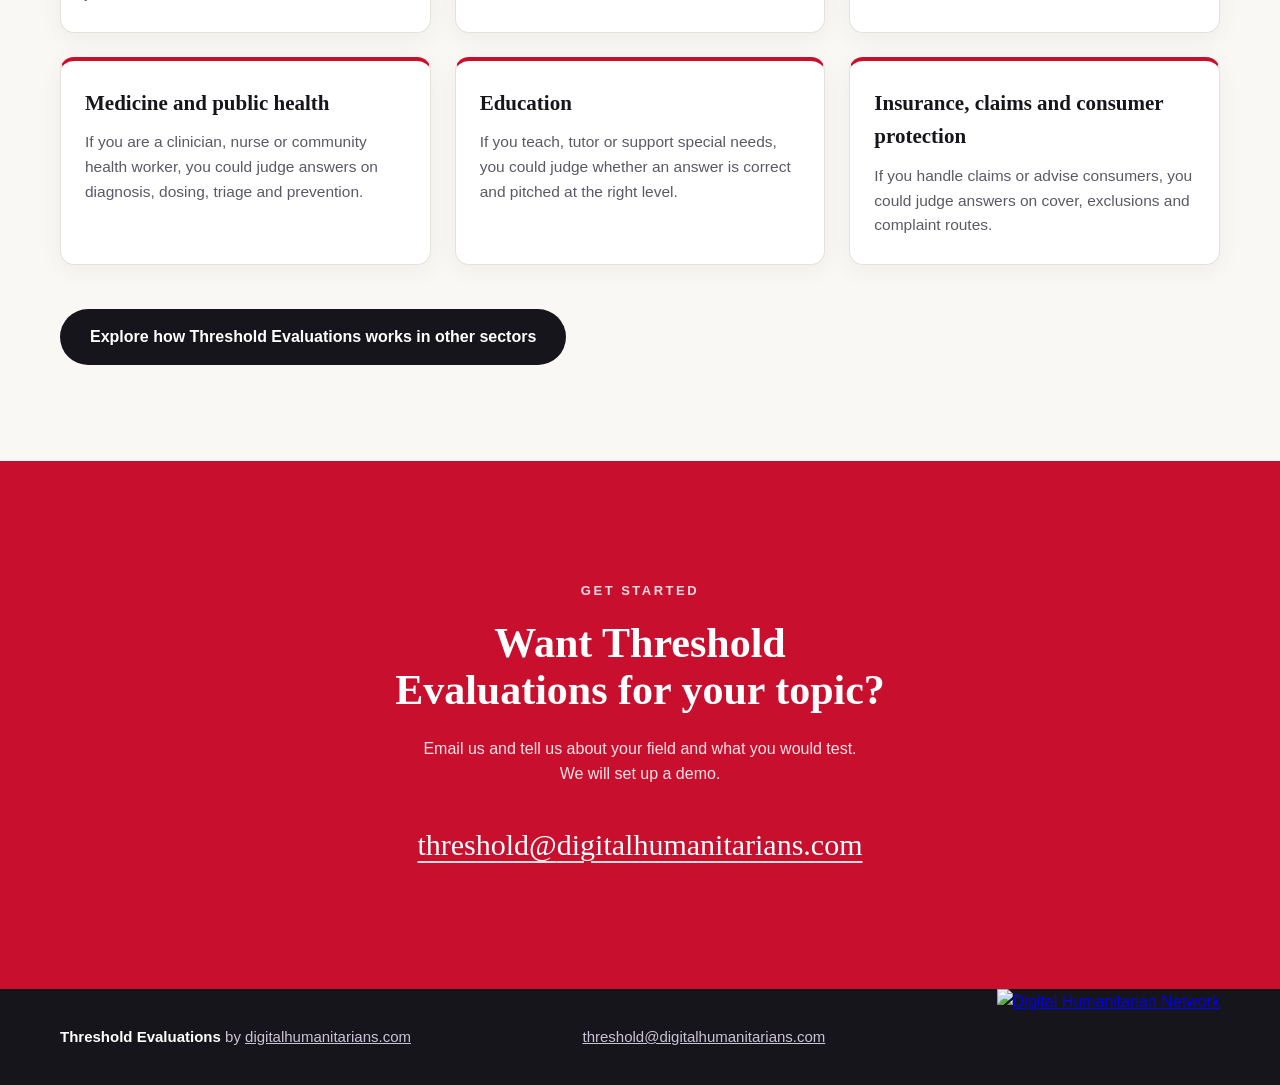
==== commit 13820bb1: "Homepage: soften privacy wording" ====
--- a/index.html
+++ b/index.html
@@ -114,9 +114,9 @@
 
 <section class="hsec priv">
   <div class="wrap">
-    <div class="kicker">Private by default</div>
-    <h2>The test stays private. Publishing is your choice.</h2>
-    <p>Your questions and ideal answers are not published. Questions go to the models being tested and ideal answers go to the AI judge, so treat anything sensitive accordingly. The scores are yours: publish them for transparency, or keep them inside your organisation. Some industries will want a public record, others will not. Both work.</p>
+    <div class="kicker">What is published</div>
+    <h2>Your questions are not published. Sharing scores is your choice.</h2>
+    <p>We do not publish your questions or ideal answers on this site. Questions go to the models being tested, and ideal answers go to the AI judge, so be careful with anything sensitive. Results are saved in a public code repository, so scores can be seen there. You choose how widely to share them: publish them for transparency, or keep them inside your organisation. Some industries will want a public record, others will not. Both work.</p>
   </div>
 </section>
 
@@ -124,7 +124,7 @@
   <div class="wrap">
     <div class="kicker">Live pilot</div>
     <h2>Already running: AI models tested on humanitarian response.</h2>
-    <p>A private question set written by a humanitarian expert, run against leading AI models. This is what the results look like today.</p>
+    <p>An unpublished question set written by a humanitarian expert, run against leading AI models. This is what the results look like today.</p>
     <div class="collage">
       <div class="shot">
         <div class="chrome"><i></i><i></i><i></i></div>
